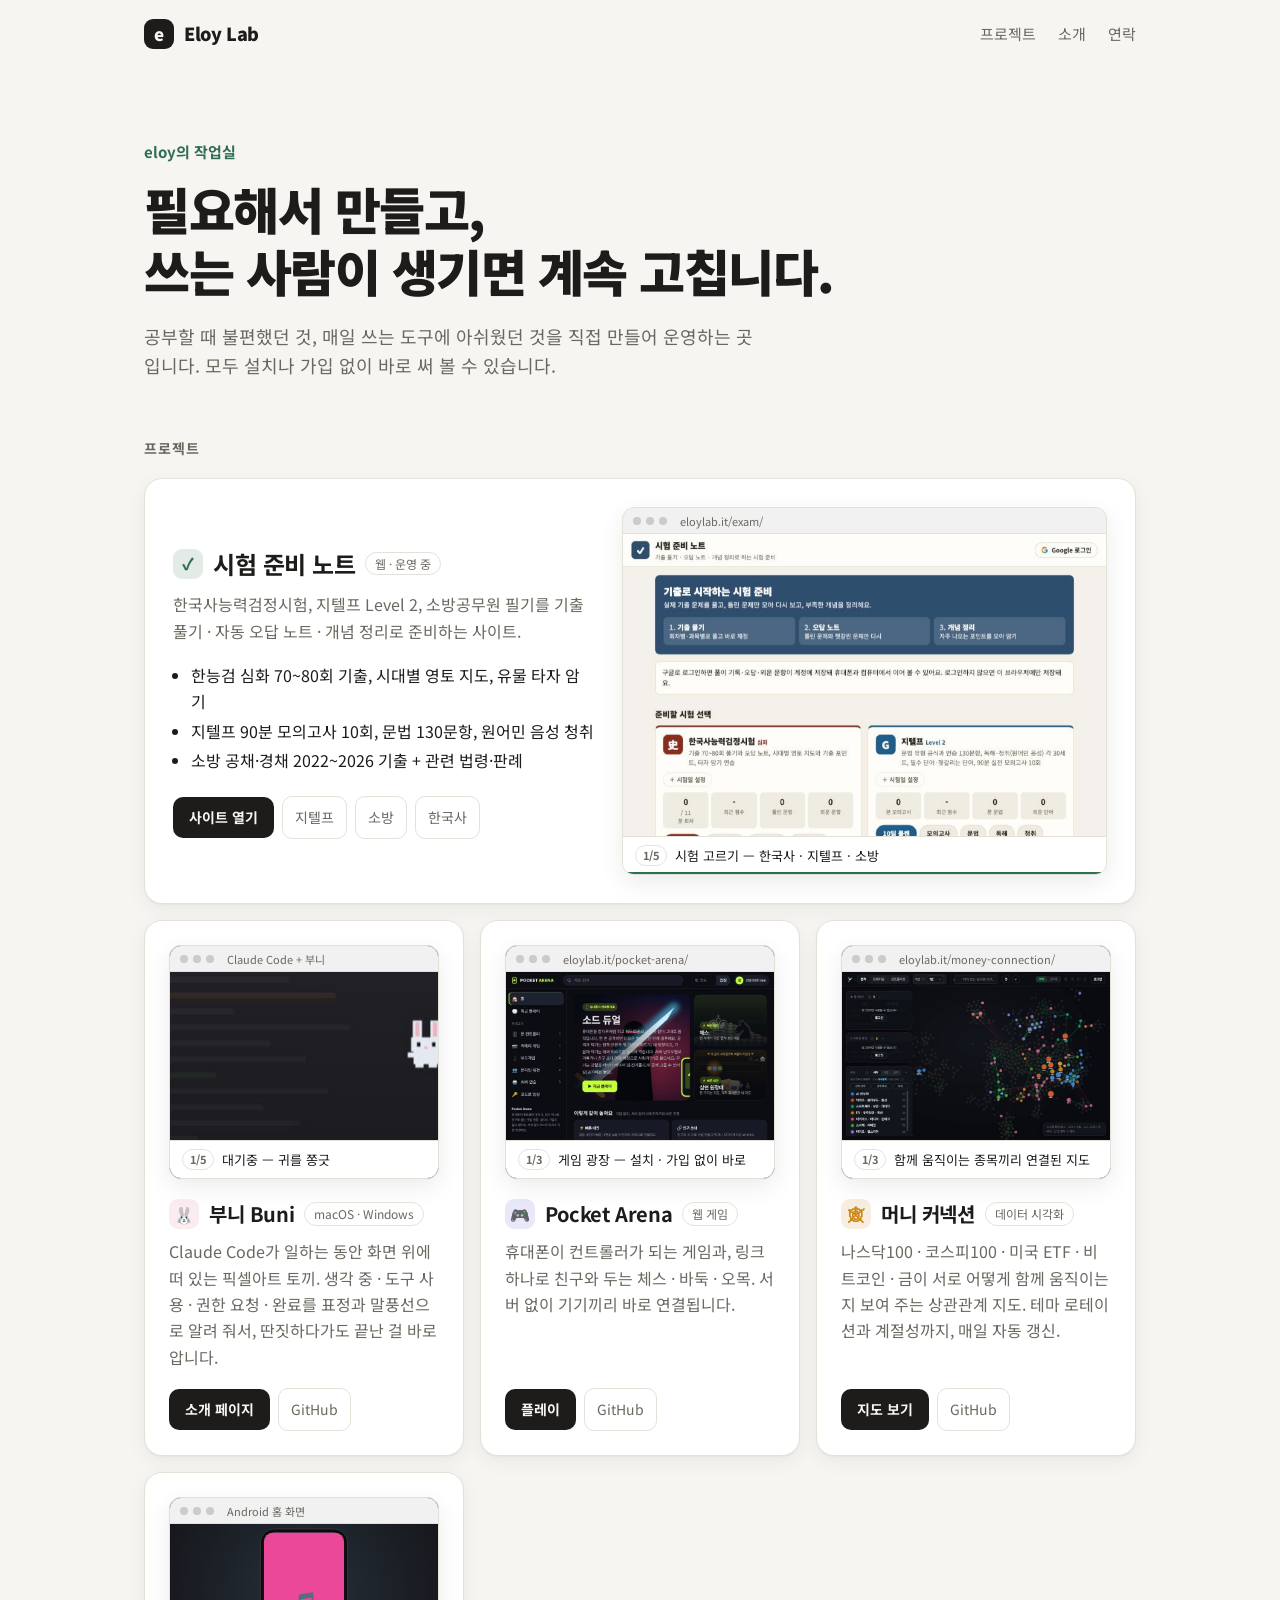
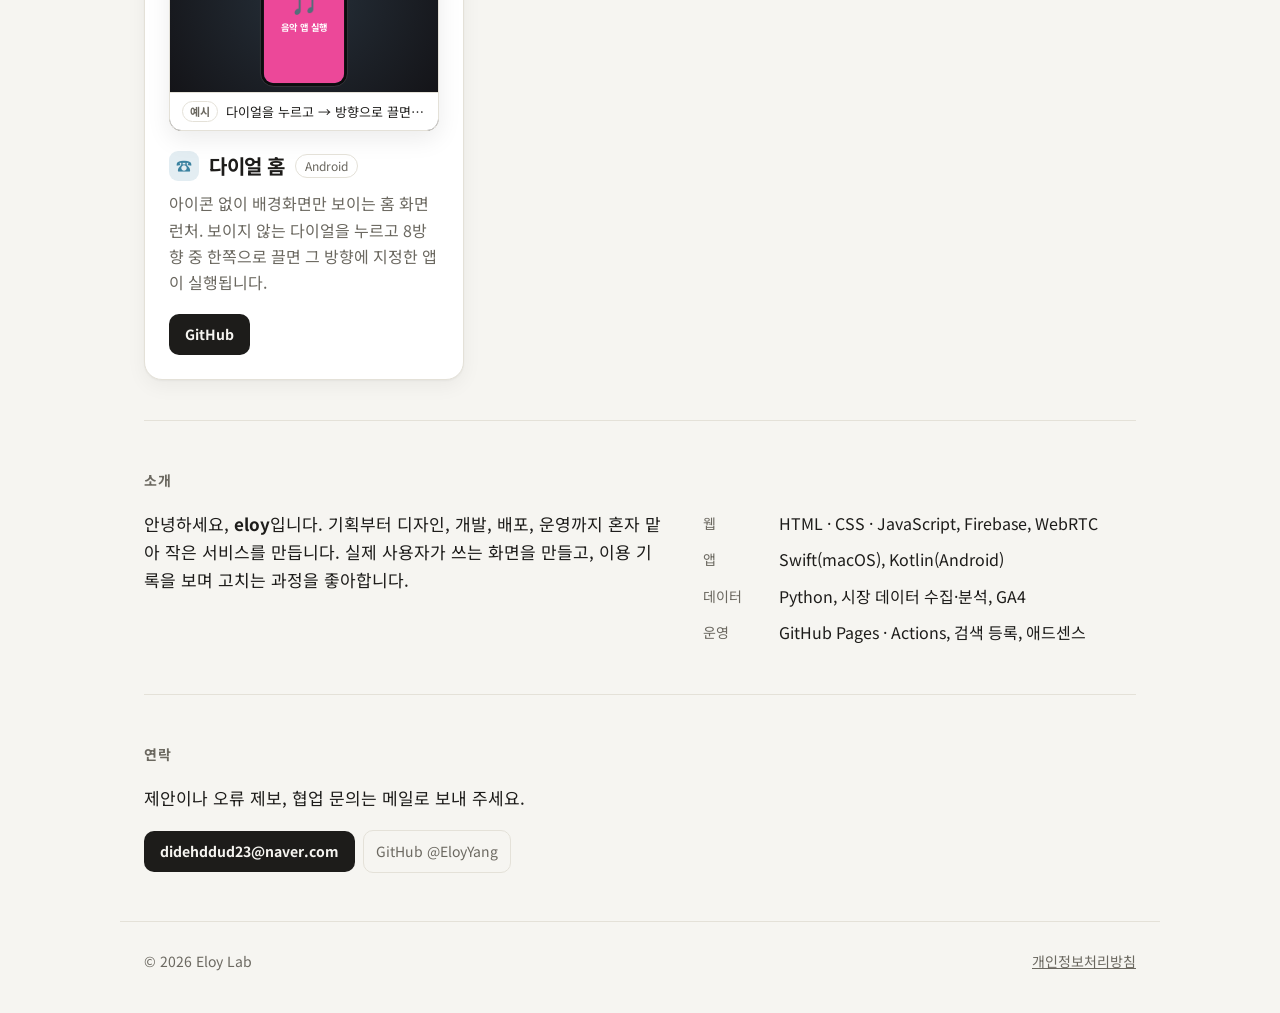
==== index.html @ 5dc85127 "프로젝트 카드에 실제 화면 미리보기 애니메이션 추가 Co-Authored-By: Claude Opus 5.5 <noreply@anthropic.com>" ====
<!doctype html>
<html lang="ko">
<head>
  <meta charset="utf-8">
  <meta name="viewport" content="width=device-width, initial-scale=1">
  <title>Eloy Lab — 직접 만들어 운영하는 서비스 모음</title>
  <meta name="description" content="eloy가 만들고 운영하는 서비스 모음. 시험 준비 노트, Claude Code 마스코트 앱 부니, 폰으로 노는 게임 광장 Pocket Arena, 자산 상관관계 지도 머니 커넥션.">
  <link rel="canonical" href="https://eloylab.it/">
  <meta property="og:type" content="website">
  <meta property="og:site_name" content="Eloy Lab">
  <meta property="og:title" content="Eloy Lab — 직접 만들어 운영하는 서비스 모음">
  <meta property="og:description" content="시험 준비 노트 · 부니 · Pocket Arena · 머니 커넥션">
  <meta property="og:url" content="https://eloylab.it/">
  <meta property="og:image" content="https://eloylab.it/og.png">
  <meta name="twitter:card" content="summary_large_image">
  <meta name="theme-color" content="#f6f5f1" media="(prefers-color-scheme: light)">
  <meta name="theme-color" content="#141413" media="(prefers-color-scheme: dark)">
  <meta name="naver-site-verification" content="a0379e210976eae87224e8c79e6c440d7ec96041" />
  <meta name="google-adsense-account" content="ca-pub-3209887784875053">
  <link rel="icon" href="favicon.svg" type="image/svg+xml">
  <link rel="preconnect" href="https://fonts.googleapis.com">
  <link rel="preconnect" href="https://fonts.gstatic.com" crossorigin>
  <link href="https://fonts.googleapis.com/css2?family=Noto+Sans+KR:wght@400;500;700;900&display=swap" rel="stylesheet">
  <link rel="stylesheet" href="style.css?v=2">
  <script>
    // 예전 시험 사이트 주소(eloylab.it/#goryeo1 처럼 시대 id)는 한국사 지도 노트로 보낸다
    if (/^#[a-z][a-z0-9]+$/.test(location.hash) && !/^#(projects|about|contact)$/.test(location.hash))
      location.replace('exam/history.html' + location.hash);
  </script>
  <script src="analytics.js" defer></script>
  <script src="preview.js?v=2" defer></script>
  <script type="application/ld+json">
  {"@context":"https://schema.org","@type":"WebSite","name":"Eloy Lab","url":"https://eloylab.it/",
   "author":{"@type":"Person","name":"eloy","url":"https://github.com/EloyYang"}}
  </script>
</head>
<body>
  <header class="top">
    <a class="logo" href="./"><span class="logo-mark">e</span>Eloy Lab</a>
    <nav>
      <a href="#projects">프로젝트</a>
      <a href="#about">소개</a>
      <a href="#contact">연락</a>
    </nav>
  </header>

  <main>
    <section class="hero">
      <p class="eyebrow">eloy의 작업실</p>
      <h1>필요해서 만들고,<br>쓰는 사람이 생기면 계속 고칩니다.</h1>
      <p class="lead">공부할 때 불편했던 것, 매일 쓰는 도구에 아쉬웠던 것을 직접 만들어 운영하는 곳입니다. 모두 설치나 가입 없이 바로 써 볼 수 있습니다.</p>
    </section>

    <section id="projects" class="projects">
      <h2>프로젝트</h2>

      <article class="card feature" data-project="exam">
        <a class="card-link" href="exam/" aria-label="시험 준비 노트 열기"></a>
        <div class="card-body">
          <div class="card-head">
            <span class="card-icon" style="--c:#2f6f4f">✓</span>
            <h3>시험 준비 노트</h3>
            <span class="tag">웹 · 운영 중</span>
          </div>
          <p>한국사능력검정시험, 지텔프 Level 2, 소방공무원 필기를 기출 풀기 · 자동 오답 노트 · 개념 정리로 준비하는 사이트.</p>
          <ul class="points">
            <li>한능검 심화 70~80회 기출, 시대별 영토 지도, 유물 타자 암기</li>
            <li>지텔프 90분 모의고사 10회, 문법 130문항, 원어민 음성 청취</li>
            <li>소방 공채·경채 2022~2026 기출 + 관련 법령·판례</li>
          </ul>
          <div class="links">
            <a class="btn" href="exam/">사이트 열기</a>
            <a class="sub" href="exam/gtelp.html">지텔프</a>
            <a class="sub" href="exam/fire.html?kind=open">소방</a>
            <a class="sub" href="exam/quiz.html">한국사</a>
          </div>
        </div>
          <div class="pv" data-pv data-speed="2600" aria-label="시험 준비 노트 화면 미리보기">
            <div class="pv-bar"><i></i><i></i><i></i><span>eloylab.it/exam/</span></div>
            <div class="pv-screen">
            <img src="shots/exam-1.jpg" data-cap="시험 고르기 — 한국사 · 지텔프 · 소방" alt="시험 준비 노트 — 시험 고르기 — 한국사 · 지텔프 · 소방" class="on" loading="lazy" decoding="async">
            <img data-src="shots/exam-2.jpg" data-cap="회차별 기출 풀기 + 문항 메모" alt="시험 준비 노트 — 회차별 기출 풀기 + 문항 메모" loading="lazy" decoding="async">
            <img data-src="shots/exam-3.jpg" data-cap="한국사 시대별 영토 지도와 기출 포인트" alt="시험 준비 노트 — 한국사 시대별 영토 지도와 기출 포인트" loading="lazy" decoding="async">
            <img data-src="shots/exam-4.jpg" data-cap="지텔프 학습 홈 — 문법 · 독해 · 청취 · 모의고사" alt="시험 준비 노트 — 지텔프 학습 홈 — 문법 · 독해 · 청취 · 모의고사" loading="lazy" decoding="async">
            <img data-src="shots/exam-5.jpg" data-cap="소방 공채 기출 — 과목 모아 풀기" alt="시험 준비 노트 — 소방 공채 기출 — 과목 모아 풀기" loading="lazy" decoding="async">
            </div>
            <div class="pv-foot"><span class="pv-step">1/5</span><span class="pv-cap">시험 고르기 — 한국사 · 지텔프 · 소방</span></div>
            <div class="pv-prog"><i></i></div>
          </div>
      </article>

      <div class="grid">
        <article class="card" data-project="buni">
          <a class="card-link" href="buni/" aria-label="부니 열기"></a>
          <div class="pv pv-dark pv-zoom" data-pv data-speed="1900" aria-label="부니 화면 미리보기">
            <div class="pv-bar"><i></i><i></i><i></i><span>Claude Code + 부니</span></div>
            <div class="pv-screen">
            <img src="shots/buni-1.jpg" data-cap="대기중 — 귀를 쫑긋" alt="부니 — 대기중 — 귀를 쫑긋" class="on" loading="lazy" decoding="async">
            <img data-src="shots/buni-2.jpg" data-cap="생각중 — 노트북으로 코딩" alt="부니 — 생각중 — 노트북으로 코딩" loading="lazy" decoding="async">
            <img data-src="shots/buni-3.jpg" data-cap="도구 사용 — 지금 쓰는 도구 표시" alt="부니 — 도구 사용 — 지금 쓰는 도구 표시" loading="lazy" decoding="async">
            <img data-src="shots/buni-4.jpg" data-cap="권한 요청 — 당근 들고 물어봐요" alt="부니 — 권한 요청 — 당근 들고 물어봐요" loading="lazy" decoding="async">
            <img data-src="shots/buni-5.jpg" data-cap="완료! — 끝나면 바로 알려 줘요" alt="부니 — 완료! — 끝나면 바로 알려 줘요" loading="lazy" decoding="async">
            </div>
            <div class="pv-foot"><span class="pv-step">1/5</span><span class="pv-cap">대기중 — 귀를 쫑긋</span></div>
            <div class="pv-prog"><i></i></div>
          </div>
          <div class="card-head">
            <span class="card-icon" style="--c:#d9779b">🐰</span>
            <h3>부니 Buni</h3>
            <span class="tag">macOS · Windows</span>
          </div>
          <p>Claude Code가 일하는 동안 화면 위에 떠 있는 픽셀아트 토끼. 생각 중 · 도구 사용 · 권한 요청 · 완료를 표정과 말풍선으로 알려 줘서, 딴짓하다가도 끝난 걸 바로 압니다.</p>
          <div class="links">
            <a class="btn" href="buni/">소개 페이지</a>
            <a class="sub" href="https://github.com/EloyYang/buni" rel="noopener">GitHub</a>
          </div>
        </article>

        <article class="card" data-project="pocket-arena">
          <a class="card-link" href="pocket-arena/" aria-label="Pocket Arena 열기"></a>
          <div class="pv pv-dark" data-pv data-speed="2800" aria-label="Pocket Arena 화면 미리보기">
            <div class="pv-bar"><i></i><i></i><i></i><span>eloylab.it/pocket-arena/</span></div>
            <div class="pv-screen">
            <img src="shots/arena-1.jpg" data-cap="게임 광장 — 설치 · 가입 없이 바로" alt="Pocket Arena — 게임 광장 — 설치 · 가입 없이 바로" class="on" loading="lazy" decoding="async">
            <img data-src="shots/arena-2.jpg" data-cap="체스 — AI 대전 · 친구 초대 · 빠른 대전" alt="Pocket Arena — 체스 — AI 대전 · 친구 초대 · 빠른 대전" loading="lazy" decoding="async">
            <img data-src="shots/arena-3.jpg" data-cap="소드 듀얼 — 휴대폰을 칼처럼 휘두르는 결투" alt="Pocket Arena — 소드 듀얼 — 휴대폰을 칼처럼 휘두르는 결투" loading="lazy" decoding="async">
            </div>
            <div class="pv-foot"><span class="pv-step">1/3</span><span class="pv-cap">게임 광장 — 설치 · 가입 없이 바로</span></div>
            <div class="pv-prog"><i></i></div>
          </div>
          <div class="card-head">
            <span class="card-icon" style="--c:#5b5bd6">🎮</span>
            <h3>Pocket Arena</h3>
            <span class="tag">웹 게임</span>
          </div>
          <p>휴대폰이 컨트롤러가 되는 게임과, 링크 하나로 친구와 두는 체스 · 바둑 · 오목. 서버 없이 기기끼리 바로 연결됩니다.</p>
          <div class="links">
            <a class="btn" href="pocket-arena/">플레이</a>
            <a class="sub" href="https://github.com/EloyYang/pocket-arena" rel="noopener">GitHub</a>
          </div>
        </article>

        <article class="card" data-project="money-connection">
          <a class="card-link" href="money-connection/" aria-label="머니 커넥션 열기"></a>
          <div class="pv pv-dark" data-pv data-speed="2400" aria-label="머니 커넥션 화면 미리보기">
            <div class="pv-bar"><i></i><i></i><i></i><span>eloylab.it/money-connection/</span></div>
            <div class="pv-screen">
            <img src="shots/money-3.jpg" data-cap="함께 움직이는 종목끼리 연결된 지도" alt="머니 커넥션 — 함께 움직이는 종목끼리 연결된 지도" class="on" loading="lazy" decoding="async">
            <img data-src="shots/money-1.jpg" data-cap="처음 화면 — 가운데를 누르면" alt="머니 커넥션 — 처음 화면" loading="lazy" decoding="async">
            <img data-src="shots/money-2.jpg" data-cap="종목 네트워크가 펼쳐져요" alt="머니 커넥션 — 네트워크가 펼쳐지는 장면" loading="lazy" decoding="async">
            </div>
            <div class="pv-foot"><span class="pv-step">1/3</span><span class="pv-cap">함께 움직이는 종목끼리 연결된 지도</span></div>
            <div class="pv-prog"><i></i></div>
          </div>
          <div class="card-head">
            <span class="card-icon" style="--c:#c98a1b">🕸</span>
            <h3>머니 커넥션</h3>
            <span class="tag">데이터 시각화</span>
          </div>
          <p>나스닥100 · 코스피100 · 미국 ETF · 비트코인 · 금이 서로 어떻게 함께 움직이는지 보여 주는 상관관계 지도. 테마 로테이션과 계절성까지, 매일 자동 갱신.</p>
          <div class="links">
            <a class="btn" href="money-connection/">지도 보기</a>
            <a class="sub" href="https://github.com/EloyYang/money-connection" rel="noopener">GitHub</a>
          </div>
        </article>

        <article class="card" data-project="dial-home">
          <a class="card-link" href="https://github.com/EloyYang/dial-home" rel="noopener" aria-label="다이얼 홈 GitHub 열기"></a>
          <div class="pv pv-dark pv-dial" aria-label="다이얼 홈 동작 예시 그림">
            <div class="pv-bar"><i></i><i></i><i></i><span>Android 홈 화면</span></div>
            <div class="pv-screen">
              <svg viewBox="0 0 320 200" role="img" aria-label="다이얼을 누르고 오른쪽으로 끌면 그 방향의 앱이 열리는 동작">
                <defs>
                  <linearGradient id="dwall" x1="0" y1="0" x2="1" y2="1"><stop offset="0" stop-color="#3b82a0"/><stop offset="1" stop-color="#1b2d4a"/></linearGradient>
                  <clipPath id="dclip"><rect x="112" y="10" width="96" height="180" rx="12"/></clipPath>
                </defs>
                <rect x="108" y="6" width="104" height="188" rx="16" fill="#0c0c0e" stroke="#3a3a40"/>
                <g clip-path="url(#dclip)">
                  <rect x="112" y="10" width="96" height="180" fill="url(#dwall)"/>
                  <text x="160" y="38" text-anchor="middle" font-size="15" font-weight="700" fill="#fff" opacity=".9">10:24</text>
                  <circle class="d-ring" cx="160" cy="118" r="13" fill="none" stroke="#fff" stroke-opacity=".45" stroke-dasharray="3 3"/>
                  <g class="d-apps" font-size="11" text-anchor="middle">
                    <g transform="translate(160 84)"><rect x="-9" y="-9" width="18" height="18" rx="5" fill="#f59e0b"/><text y="4">📷</text></g>
                    <g transform="translate(184 94)"><rect x="-9" y="-9" width="18" height="18" rx="5" fill="#22c55e"/><text y="4">💬</text></g>
                    <g class="d-target" transform="translate(194 118)"><rect x="-9" y="-9" width="18" height="18" rx="5" fill="#ec4899"/><text y="4">🎵</text></g>
                    <g transform="translate(184 142)"><rect x="-9" y="-9" width="18" height="18" rx="5" fill="#6366f1"/><text y="4">🗺</text></g>
                    <g transform="translate(160 152)"><rect x="-9" y="-9" width="18" height="18" rx="5" fill="#0ea5e9"/><text y="4">☎</text></g>
                    <g transform="translate(136 142)"><rect x="-9" y="-9" width="18" height="18" rx="5" fill="#a855f7"/><text y="4">📅</text></g>
                    <g transform="translate(126 118)"><rect x="-9" y="-9" width="18" height="18" rx="5" fill="#ef4444"/><text y="4">▶</text></g>
                    <g transform="translate(136 94)"><rect x="-9" y="-9" width="18" height="18" rx="5" fill="#64748b"/><text y="4">⚙</text></g>
                  </g>
                  <line class="d-trail" x1="160" y1="118" x2="194" y2="118" stroke="#fff" stroke-width="3" stroke-linecap="round" stroke-opacity=".5"/>
                  <circle class="d-finger" cx="160" cy="118" r="8" fill="#fff" fill-opacity=".85" stroke="#fff" stroke-opacity=".4" stroke-width="6"/>
                  <g class="d-open"><rect x="112" y="10" width="96" height="180" fill="#ec4899"/><text x="160" y="104" text-anchor="middle" font-size="26">🎵</text><text x="160" y="128" text-anchor="middle" font-size="11" font-weight="700" fill="#fff">음악 앱 실행</text></g>
                </g>
              </svg>
            </div>
            <div class="pv-foot"><span class="pv-step">예시</span><span class="pv-cap">다이얼을 누르고 → 방향으로 끌면 → 그 앱이 열려요</span></div>
          </div>
          <div class="card-head">
            <span class="card-icon" style="--c:#3b82a0">☎</span>
            <h3>다이얼 홈</h3>
            <span class="tag">Android</span>
          </div>
          <p>아이콘 없이 배경화면만 보이는 홈 화면 런처. 보이지 않는 다이얼을 누르고 8방향 중 한쪽으로 끌면 그 방향에 지정한 앱이 실행됩니다.</p>
          <div class="links">
            <a class="btn" href="https://github.com/EloyYang/dial-home" rel="noopener">GitHub</a>
          </div>
        </article>
      </div>
    </section>

    <section id="about" class="about">
      <h2>소개</h2>
      <div class="about-grid">
        <p>안녕하세요, <b>eloy</b>입니다. 기획부터 디자인, 개발, 배포, 운영까지 혼자 맡아 작은 서비스를 만듭니다. 실제 사용자가 쓰는 화면을 만들고, 이용 기록을 보며 고치는 과정을 좋아합니다.</p>
        <dl class="stack">
          <div><dt>웹</dt><dd>HTML · CSS · JavaScript, Firebase, WebRTC</dd></div>
          <div><dt>앱</dt><dd>Swift(macOS), Kotlin(Android)</dd></div>
          <div><dt>데이터</dt><dd>Python, 시장 데이터 수집·분석, GA4</dd></div>
          <div><dt>운영</dt><dd>GitHub Pages · Actions, 검색 등록, 애드센스</dd></div>
        </dl>
      </div>
    </section>

    <section id="contact" class="contact">
      <h2>연락</h2>
      <p>제안이나 오류 제보, 협업 문의는 메일로 보내 주세요.</p>
      <div class="links">
        <a class="btn" href="mailto:didehddud23@naver.com">didehddud23@naver.com</a>
        <a class="sub" href="https://github.com/EloyYang" rel="noopener">GitHub @EloyYang</a>
      </div>
    </section>
  </main>

  <footer class="foot">
    <span>© 2026 Eloy Lab</span>
    <a href="exam/privacy.html">개인정보처리방침</a>
  </footer>
</body>
</html>
---- style.css ----
:root {
  --bg: #f6f5f1; --card: #fff; --ink: #1d1c1a; --muted: #6b6860; --line: #e4e1d8;
  --accent: #2f6f4f; --shadow: 0 1px 2px rgba(0,0,0,.04), 0 6px 20px rgba(0,0,0,.05);
}
@media (prefers-color-scheme: dark) {
  :root { --bg: #141413; --card: #1e1d1b; --ink: #ecebe6; --muted: #a19e95; --line: #2f2d29; --accent: #6cc196; --shadow: none; }
}
* { box-sizing: border-box; }
html { scroll-behavior: smooth; }
body { margin: 0; background: var(--bg); color: var(--ink); font: 16px/1.65 "Noto Sans KR", system-ui, -apple-system, sans-serif; -webkit-font-smoothing: antialiased; }
a { color: inherit; }
main, .top, .foot { max-width: 1040px; margin: 0 auto; padding: 0 24px; }

.top { display: flex; align-items: center; justify-content: space-between; height: 68px; }
.logo { display: flex; align-items: center; gap: 10px; font-weight: 900; text-decoration: none; font-size: 18px; letter-spacing: -.02em; }
.logo-mark { width: 30px; height: 30px; border-radius: 9px; background: var(--ink); color: var(--bg); display: grid; place-items: center; font-size: 17px; }
.top nav { display: flex; gap: 22px; }
.top nav a { text-decoration: none; color: var(--muted); font-size: 15px; }
.top nav a:hover { color: var(--ink); }

.hero { padding: 72px 0 56px; }
.eyebrow { color: var(--accent); font-weight: 700; margin: 0 0 12px; font-size: 15px; }
.hero h1 { font-size: clamp(30px, 5vw, 50px); line-height: 1.25; letter-spacing: -.03em; margin: 0 0 20px; font-weight: 900; }
.lead { color: var(--muted); font-size: 18px; max-width: 620px; margin: 0; }

section h2 { font-size: 14px; letter-spacing: .08em; color: var(--muted); font-weight: 700; margin: 0 0 18px; }
.projects { padding-bottom: 40px; }
.grid { display: grid; grid-template-columns: repeat(auto-fill, minmax(300px, 1fr)); gap: 16px; margin-top: 16px; }

.card { position: relative; background: var(--card); border: 1px solid var(--line); border-radius: 18px; padding: 24px; box-shadow: var(--shadow); transition: transform .15s, border-color .15s; display: flex; flex-direction: column; }
.card:hover { transform: translateY(-2px); border-color: color-mix(in srgb, var(--ink) 25%, var(--line)); }
.card-link { position: absolute; inset: 0; border-radius: inherit; z-index: 0; }
.card .links a, .card .card-head, .card p, .card ul { position: relative; }
.card .links { z-index: 1; position: relative; }
.card-icon { width: 30px; height: 30px; border-radius: 9px; display: grid; place-items: center; font-size: 16px; background: color-mix(in srgb, var(--c) 14%, transparent); color: var(--c); font-weight: 900; flex: none; }
.card-head { display: flex; align-items: center; gap: 10px; flex-wrap: wrap; }
.card h3 { margin: 0; font-size: 20px; letter-spacing: -.02em; }
.tag { font-size: 12px; color: var(--muted); border: 1px solid var(--line); border-radius: 999px; padding: 1px 9px; }
.card p { color: var(--muted); margin: 10px 0 18px; }
.card .links { margin-top: auto; }

.feature { display: grid; grid-template-columns: minmax(0, 1fr) minmax(0, 1.15fr); gap: 28px; padding: 28px; align-items: center; }
.feature h3 { font-size: 24px; }
.points { margin: 0 0 22px; padding-left: 18px; color: var(--ink); }
.points li { margin: 3px 0; }

.links { display: flex; gap: 8px; flex-wrap: wrap; align-items: center; }
.btn { background: var(--ink); color: var(--bg); text-decoration: none; padding: 9px 16px; border-radius: 10px; font-weight: 700; font-size: 14px; }
.btn:hover { opacity: .85; }
.sub { text-decoration: none; padding: 9px 12px; border-radius: 10px; font-size: 14px; color: var(--muted); border: 1px solid var(--line); }
.sub:hover { color: var(--ink); }

.about, .contact { padding: 48px 0; border-top: 1px solid var(--line); }
.about-grid { display: grid; grid-template-columns: 1.2fr 1fr; gap: 40px; }
.about p, .contact p { margin: 0 0 18px; font-size: 17px; }
.stack { margin: 0; display: grid; gap: 10px; }
.stack div { display: grid; grid-template-columns: 64px 1fr; gap: 12px; }
.stack dt { color: var(--muted); font-size: 14px; padding-top: 2px; }
.stack dd { margin: 0; }

.foot { display: flex; justify-content: space-between; gap: 16px; padding-top: 28px; padding-bottom: 40px; color: var(--muted); font-size: 14px; border-top: 1px solid var(--line); }
.foot a { color: var(--muted); }

@media (max-width: 720px) {
  .top nav { gap: 14px; }
  .feature .pv { order: -1; }
  .hero { padding: 44px 0 36px; }
  .feature { grid-template-columns: 1fr; gap: 20px; padding: 20px; }
  .about-grid { grid-template-columns: 1fr; gap: 20px; }
}

/* ── 화면 미리보기 ── */
.pv { position: relative; z-index: 0; border-radius: 12px; overflow: hidden; border: 1px solid var(--line); background: #ece9e1; margin-bottom: 18px; box-shadow: 0 8px 24px rgba(0,0,0,.08); }
.feature .pv { margin-bottom: 0; }
.pv-dark { background: #1b1b1f; }
.pv-bar { display: flex; align-items: center; gap: 5px; height: 26px; padding: 0 10px; background: color-mix(in srgb, var(--ink) 6%, var(--card)); border-bottom: 1px solid var(--line); }
.pv-bar i { width: 8px; height: 8px; border-radius: 50%; background: color-mix(in srgb, var(--ink) 18%, transparent); }
.pv-bar span { margin-left: 8px; font-size: 11px; color: var(--muted); white-space: nowrap; overflow: hidden; text-overflow: ellipsis; }
.pv-screen { position: relative; aspect-ratio: 16 / 10; overflow: hidden; }
.pv-screen img { position: absolute; inset: 0; width: 100%; height: 100%; object-fit: cover; object-position: top center; opacity: 0; transition: opacity .6s ease; transform: scale(1.0); }
.pv-screen img.on { opacity: 1; animation: pvzoom 3.2s ease-out both; }
@keyframes pvzoom { from { transform: scale(1.035); } to { transform: scale(1); } }
.pv-foot { display: flex; gap: 8px; align-items: center; padding: 8px 12px; font-size: 13px; background: var(--card); border-top: 1px solid var(--line); min-height: 36px; }
.pv-step { font-size: 11px; font-weight: 700; color: var(--muted); border: 1px solid var(--line); border-radius: 999px; padding: 0 7px; flex: none; }
.pv-cap { color: var(--ink); white-space: nowrap; overflow: hidden; text-overflow: ellipsis; }
.pv-zoom img { scale: 1.75; transform-origin: 84% 42%; }
.pv-prog { position: absolute; left: 0; right: 0; bottom: 0; height: 2px; }
.pv-prog i { display: block; height: 100%; width: 0; background: var(--accent); }
.card p { margin-top: 8px; }

/* 다이얼 홈 동작 그림 (5초 반복) */
.pv-dial svg { display: block; width: 100%; height: 100%; background: radial-gradient(circle at 50% 40%, #26303a, #141418); }
.pv-dial svg * { transform-box: view-box; }
.pv-dial .d-finger, .pv-dial .d-trail, .pv-dial .d-apps, .pv-dial .d-target, .pv-dial .d-open, .pv-dial .d-ring { animation-duration: 5s; animation-iteration-count: infinite; animation-timing-function: ease-in-out; }
.pv-dial.paused * { animation-play-state: paused !important; }
.d-finger { animation-name: dFinger; }
.d-trail  { animation-name: dTrail; }
.d-apps   { animation-name: dApps; transform-origin: 160px 118px; }
.d-target rect { animation: dTarget 5s ease-in-out infinite; transform-box: fill-box; transform-origin: center; }
.d-open   { animation-name: dOpen; transform-origin: 194px 118px; }
.d-ring   { animation-name: dRing; transform-origin: 160px 118px; }
@keyframes dFinger { 0%,8% { opacity: 0; transform: translate(0,0); } 14%,30% { opacity: 1; transform: translate(0,0); } 52%,66% { opacity: 1; transform: translate(34px,0); } 72%,100% { opacity: 0; transform: translate(34px,0); } }
@keyframes dTrail  { 0%,30% { opacity: 0; stroke-dasharray: 0 40; } 52%,66% { opacity: 1; stroke-dasharray: 34 40; } 72%,100% { opacity: 0; stroke-dasharray: 34 40; } }
@keyframes dApps   { 0%,16% { opacity: 0; transform: scale(.55); } 28%,66% { opacity: 1; transform: scale(1); } 74%,100% { opacity: 0; transform: scale(1); } }
@keyframes dTarget { 0%,46% { transform: scale(1); stroke: none; } 54%,68% { transform: scale(1.35); stroke: #fff; stroke-width: 1.5px; } 74%,100% { transform: scale(1); stroke: none; } }
@keyframes dOpen   { 0%,66% { opacity: 0; transform: scale(.08); } 78%,92% { opacity: 1; transform: scale(1); } 100% { opacity: 0; transform: scale(1); } }
@keyframes dRing   { 0%,10% { stroke-opacity: .45; transform: scale(1); } 16% { transform: scale(1.25); } 22%,100% { transform: scale(1); } }
@media (prefers-reduced-motion: reduce) {
  .pv-screen img.on { animation: none; }
  .pv-dial * { animation: none !important; }
  .pv-dial .d-apps, .pv-dial .d-finger { opacity: 1; }
  .pv-dial .d-open, .pv-dial .d-trail { opacity: 0; }
}
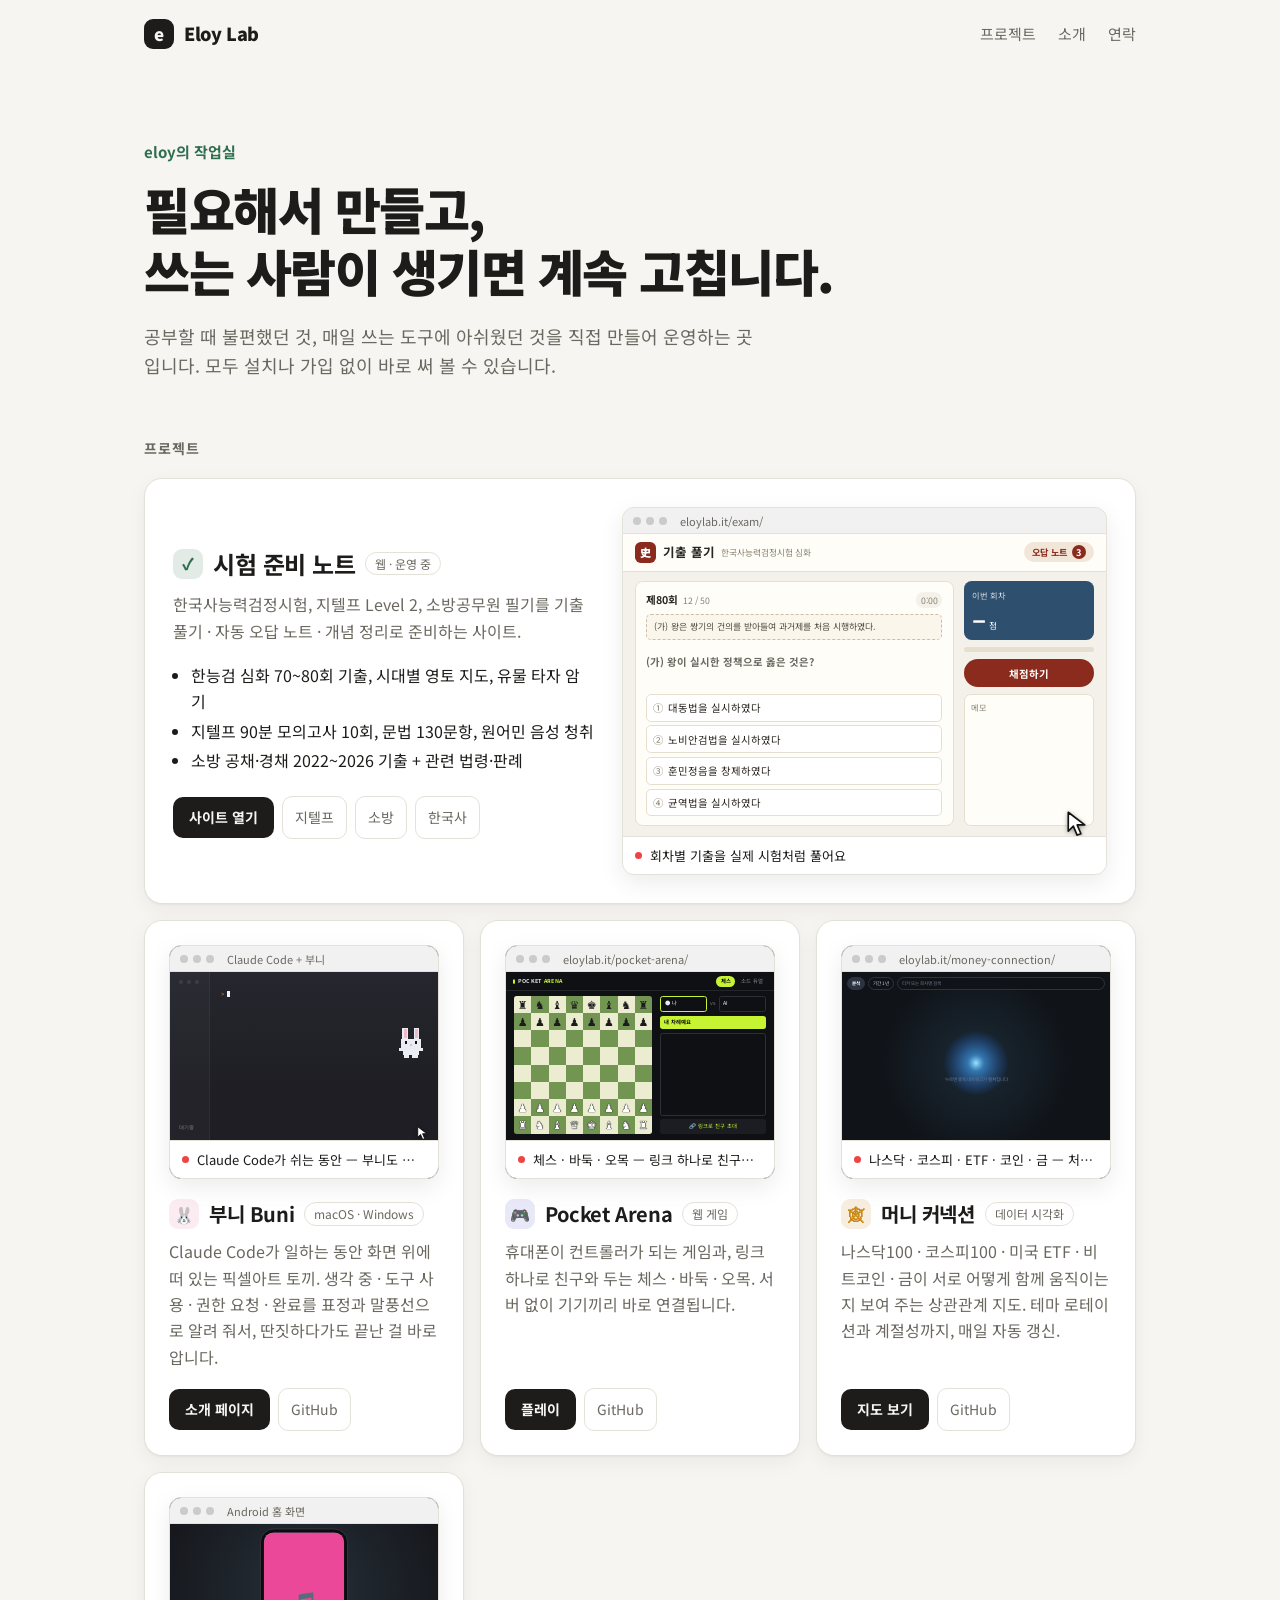
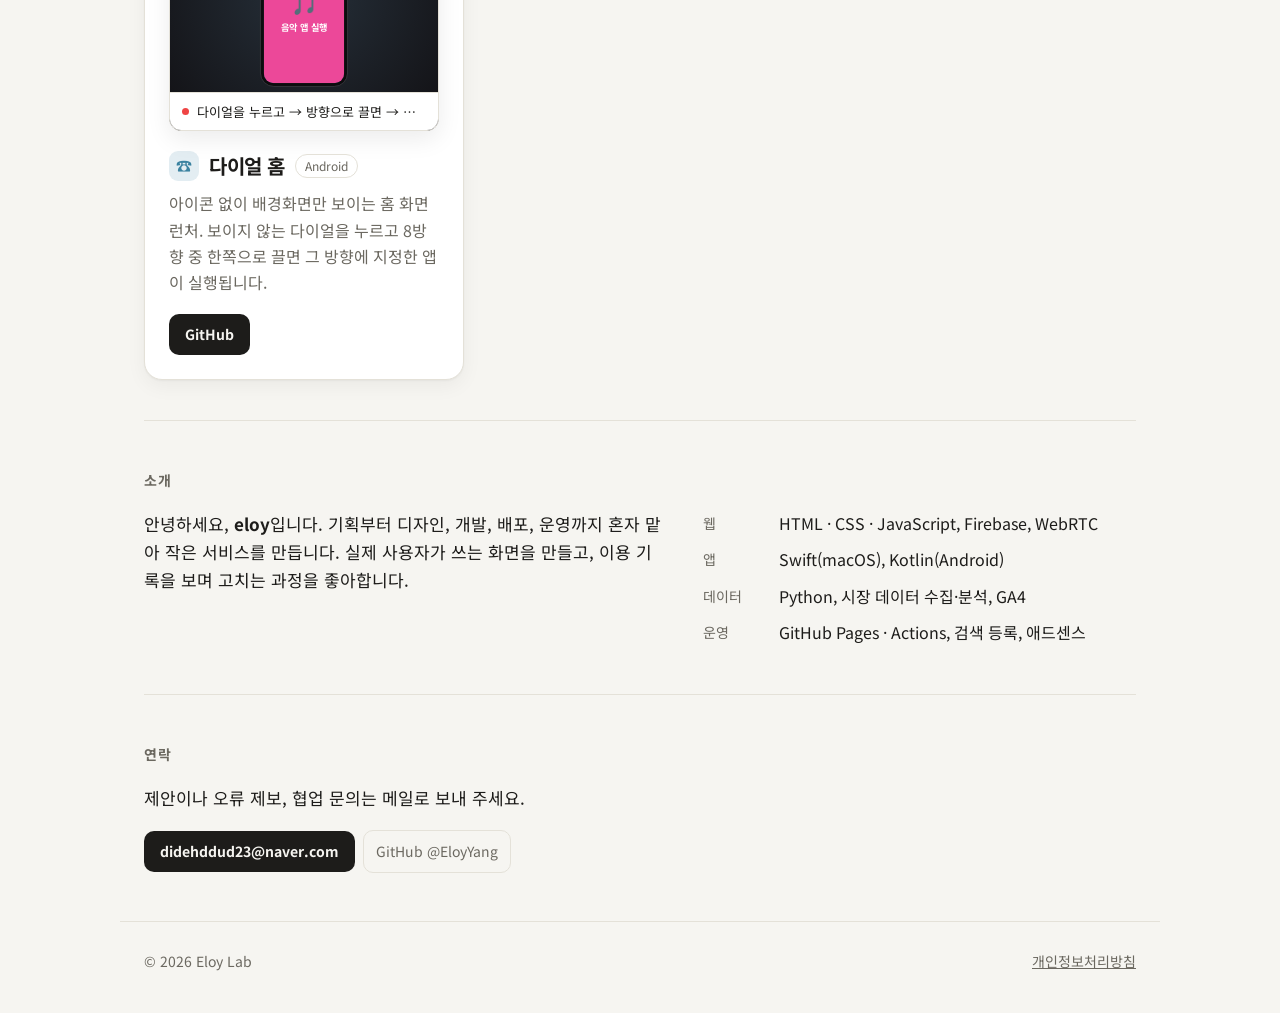
==== commit cbdd5703: "프로젝트 미리보기를 코드로 그린 동작 애니메이션으로 교체 (부니는 실제 캐릭터·모션 코드 사용) Co-Authored-By: Claude Opus 5.5 <noreply@anthr" ====
--- a/index.html
+++ b/index.html
@@ -21,14 +21,14 @@
   <link rel="preconnect" href="https://fonts.googleapis.com">
   <link rel="preconnect" href="https://fonts.gstatic.com" crossorigin>
   <link href="https://fonts.googleapis.com/css2?family=Noto+Sans+KR:wght@400;500;700;900&display=swap" rel="stylesheet">
-  <link rel="stylesheet" href="style.css?v=2">
+  <link rel="stylesheet" href="style.css?v=4">
   <script>
     // 예전 시험 사이트 주소(eloylab.it/#goryeo1 처럼 시대 id)는 한국사 지도 노트로 보낸다
     if (/^#[a-z][a-z0-9]+$/.test(location.hash) && !/^#(projects|about|contact)$/.test(location.hash))
       location.replace('exam/history.html' + location.hash);
   </script>
   <script src="analytics.js" defer></script>
-  <script src="preview.js?v=2" defer></script>
+  <script src="preview.js?v=4" defer></script>
   <script type="application/ld+json">
   {"@context":"https://schema.org","@type":"WebSite","name":"Eloy Lab","url":"https://eloylab.it/",
    "author":{"@type":"Person","name":"eloy","url":"https://github.com/EloyYang"}}
@@ -75,34 +75,20 @@
             <a class="sub" href="exam/quiz.html">한국사</a>
           </div>
         </div>
-          <div class="pv" data-pv data-speed="2600" aria-label="시험 준비 노트 화면 미리보기">
+          <div class="pv" data-demo="exam" aria-label="시험 준비 노트 동작 미리보기 (움직이는 그림)">
             <div class="pv-bar"><i></i><i></i><i></i><span>eloylab.it/exam/</span></div>
-            <div class="pv-screen">
-            <img src="shots/exam-1.jpg" data-cap="시험 고르기 — 한국사 · 지텔프 · 소방" alt="시험 준비 노트 — 시험 고르기 — 한국사 · 지텔프 · 소방" class="on" loading="lazy" decoding="async">
-            <img data-src="shots/exam-2.jpg" data-cap="회차별 기출 풀기 + 문항 메모" alt="시험 준비 노트 — 회차별 기출 풀기 + 문항 메모" loading="lazy" decoding="async">
-            <img data-src="shots/exam-3.jpg" data-cap="한국사 시대별 영토 지도와 기출 포인트" alt="시험 준비 노트 — 한국사 시대별 영토 지도와 기출 포인트" loading="lazy" decoding="async">
-            <img data-src="shots/exam-4.jpg" data-cap="지텔프 학습 홈 — 문법 · 독해 · 청취 · 모의고사" alt="시험 준비 노트 — 지텔프 학습 홈 — 문법 · 독해 · 청취 · 모의고사" loading="lazy" decoding="async">
-            <img data-src="shots/exam-5.jpg" data-cap="소방 공채 기출 — 과목 모아 풀기" alt="시험 준비 노트 — 소방 공채 기출 — 과목 모아 풀기" loading="lazy" decoding="async">
-            </div>
-            <div class="pv-foot"><span class="pv-step">1/5</span><span class="pv-cap">시험 고르기 — 한국사 · 지텔프 · 소방</span></div>
-            <div class="pv-prog"><i></i></div>
+            <div class="pv-screen"></div>
+            <div class="pv-foot"><span class="pv-live" aria-hidden="true"></span><span class="pv-cap"> </span></div>
           </div>
       </article>
 
       <div class="grid">
         <article class="card" data-project="buni">
           <a class="card-link" href="buni/" aria-label="부니 열기"></a>
-          <div class="pv pv-dark pv-zoom" data-pv data-speed="1900" aria-label="부니 화면 미리보기">
+          <div class="pv pv-dark" data-demo="buni" aria-label="부니 동작 미리보기 (움직이는 그림)">
             <div class="pv-bar"><i></i><i></i><i></i><span>Claude Code + 부니</span></div>
-            <div class="pv-screen">
-            <img src="shots/buni-1.jpg" data-cap="대기중 — 귀를 쫑긋" alt="부니 — 대기중 — 귀를 쫑긋" class="on" loading="lazy" decoding="async">
-            <img data-src="shots/buni-2.jpg" data-cap="생각중 — 노트북으로 코딩" alt="부니 — 생각중 — 노트북으로 코딩" loading="lazy" decoding="async">
-            <img data-src="shots/buni-3.jpg" data-cap="도구 사용 — 지금 쓰는 도구 표시" alt="부니 — 도구 사용 — 지금 쓰는 도구 표시" loading="lazy" decoding="async">
-            <img data-src="shots/buni-4.jpg" data-cap="권한 요청 — 당근 들고 물어봐요" alt="부니 — 권한 요청 — 당근 들고 물어봐요" loading="lazy" decoding="async">
-            <img data-src="shots/buni-5.jpg" data-cap="완료! — 끝나면 바로 알려 줘요" alt="부니 — 완료! — 끝나면 바로 알려 줘요" loading="lazy" decoding="async">
-            </div>
-            <div class="pv-foot"><span class="pv-step">1/5</span><span class="pv-cap">대기중 — 귀를 쫑긋</span></div>
-            <div class="pv-prog"><i></i></div>
+            <div class="pv-screen"></div>
+            <div class="pv-foot"><span class="pv-live" aria-hidden="true"></span><span class="pv-cap"> </span></div>
           </div>
           <div class="card-head">
             <span class="card-icon" style="--c:#d9779b">🐰</span>
@@ -118,15 +104,10 @@
 
         <article class="card" data-project="pocket-arena">
           <a class="card-link" href="pocket-arena/" aria-label="Pocket Arena 열기"></a>
-          <div class="pv pv-dark" data-pv data-speed="2800" aria-label="Pocket Arena 화면 미리보기">
+          <div class="pv pv-dark" data-demo="arena" aria-label="Pocket Arena 동작 미리보기 (움직이는 그림)">
             <div class="pv-bar"><i></i><i></i><i></i><span>eloylab.it/pocket-arena/</span></div>
-            <div class="pv-screen">
-            <img src="shots/arena-1.jpg" data-cap="게임 광장 — 설치 · 가입 없이 바로" alt="Pocket Arena — 게임 광장 — 설치 · 가입 없이 바로" class="on" loading="lazy" decoding="async">
-            <img data-src="shots/arena-2.jpg" data-cap="체스 — AI 대전 · 친구 초대 · 빠른 대전" alt="Pocket Arena — 체스 — AI 대전 · 친구 초대 · 빠른 대전" loading="lazy" decoding="async">
-            <img data-src="shots/arena-3.jpg" data-cap="소드 듀얼 — 휴대폰을 칼처럼 휘두르는 결투" alt="Pocket Arena — 소드 듀얼 — 휴대폰을 칼처럼 휘두르는 결투" loading="lazy" decoding="async">
-            </div>
-            <div class="pv-foot"><span class="pv-step">1/3</span><span class="pv-cap">게임 광장 — 설치 · 가입 없이 바로</span></div>
-            <div class="pv-prog"><i></i></div>
+            <div class="pv-screen"></div>
+            <div class="pv-foot"><span class="pv-live" aria-hidden="true"></span><span class="pv-cap"> </span></div>
           </div>
           <div class="card-head">
             <span class="card-icon" style="--c:#5b5bd6">🎮</span>
@@ -142,15 +123,10 @@
 
         <article class="card" data-project="money-connection">
           <a class="card-link" href="money-connection/" aria-label="머니 커넥션 열기"></a>
-          <div class="pv pv-dark" data-pv data-speed="2400" aria-label="머니 커넥션 화면 미리보기">
+          <div class="pv pv-dark" data-demo="money" aria-label="머니 커넥션 동작 미리보기 (움직이는 그림)">
             <div class="pv-bar"><i></i><i></i><i></i><span>eloylab.it/money-connection/</span></div>
-            <div class="pv-screen">
-            <img src="shots/money-3.jpg" data-cap="함께 움직이는 종목끼리 연결된 지도" alt="머니 커넥션 — 함께 움직이는 종목끼리 연결된 지도" class="on" loading="lazy" decoding="async">
-            <img data-src="shots/money-1.jpg" data-cap="처음 화면 — 가운데를 누르면" alt="머니 커넥션 — 처음 화면" loading="lazy" decoding="async">
-            <img data-src="shots/money-2.jpg" data-cap="종목 네트워크가 펼쳐져요" alt="머니 커넥션 — 네트워크가 펼쳐지는 장면" loading="lazy" decoding="async">
-            </div>
-            <div class="pv-foot"><span class="pv-step">1/3</span><span class="pv-cap">함께 움직이는 종목끼리 연결된 지도</span></div>
-            <div class="pv-prog"><i></i></div>
+            <div class="pv-screen"></div>
+            <div class="pv-foot"><span class="pv-live" aria-hidden="true"></span><span class="pv-cap"> </span></div>
           </div>
           <div class="card-head">
             <span class="card-icon" style="--c:#c98a1b">🕸</span>
@@ -195,7 +171,7 @@
                 </g>
               </svg>
             </div>
-            <div class="pv-foot"><span class="pv-step">예시</span><span class="pv-cap">다이얼을 누르고 → 방향으로 끌면 → 그 앱이 열려요</span></div>
+            <div class="pv-foot"><span class="pv-live" aria-hidden="true"></span><span class="pv-cap">다이얼을 누르고 → 방향으로 끌면 → 그 앱이 열려요</span></div>
           </div>
           <div class="card-head">
             <span class="card-icon" style="--c:#3b82a0">☎</span>
--- a/style.css
+++ b/style.css
@@ -111,3 +111,172 @@
   .pv-dial .d-apps, .pv-dial .d-finger { opacity: 1; }
   .pv-dial .d-open, .pv-dial .d-trail { opacity: 0; }
 }
+
+/* ═════════ 움직이는 미리보기 (preview.js) ═════════ */
+.pv-screen { container-type: inline-size; }
+.pv-cap.in { animation: capIn .35s ease-out; }
+@keyframes capIn { from { opacity: 0; transform: translateY(4px); } to { opacity: 1; transform: none; } }
+.pv-live { width: 7px; height: 7px; border-radius: 50%; background: #ef4444; flex: none; animation: live 1.4s ease-in-out infinite; }
+@keyframes live { 50% { opacity: .3; } }
+.pv-cur { position: absolute; left: 92%; top: 92%; width: 4.2cqw; z-index: 20; pointer-events: none; transition: left .7s cubic-bezier(.4,.1,.2,1), top .7s cubic-bezier(.4,.1,.2,1); filter: drop-shadow(0 1px 2px rgba(0,0,0,.4)); }
+.pv-cur svg { display: block; width: 100%; }
+.pv-cur::after { content: ""; position: absolute; left: -2.2cqw; top: -2.2cqw; width: 4.4cqw; height: 4.4cqw; border-radius: 50%; border: .5cqw solid rgba(59,130,246,.8); opacity: 0; }
+.pv-cur.click::after { animation: clickRing .45s ease-out; }
+@keyframes clickRing { from { opacity: 1; transform: scale(.3); } to { opacity: 0; transform: scale(1.4); } }
+
+/* 시험 준비 노트 */
+.ex { position: absolute; inset: 0; background: #f4f1ea; color: #2a2620; font-size: 2.15cqw; display: flex; flex-direction: column; font-family: "Noto Sans KR", system-ui, sans-serif; }
+.ex-top { display: flex; align-items: center; gap: 1.4cqw; padding: 1.6cqw 2.4cqw; background: #fffdf8; border-bottom: 1px solid #e6dfd0; }
+.ex-top b { font-size: 2.6cqw; }
+.ex-logo { width: 4.4cqw; height: 4.4cqw; border-radius: 1.2cqw; background: #8a2b1d; color: #fff; display: grid; place-items: center; font-weight: 900; font-size: 2.3cqw; }
+.ex-sub { color: #8a8170; font-size: 1.8cqw; }
+.ex-note { margin-left: auto; background: #f1e6d8; color: #8a2b1d; border-radius: 99px; padding: .5cqw 1.6cqw; font-weight: 700; font-size: 1.9cqw; transition: transform .2s; }
+.ex-note i { font-style: normal; background: #8a2b1d; color: #fff; border-radius: 99px; padding: 0 1cqw; margin-left: .4cqw; }
+.ex-note.bump { transform: scale(1.18); }
+.ex-body { flex: 1; display: grid; grid-template-columns: 1fr 27cqw; gap: 2cqw; padding: 2cqw 2.4cqw; min-height: 0; }
+.ex-q { background: #fffdf8; border: 1px solid #e6dfd0; border-radius: 1.6cqw; padding: 1.8cqw 2.2cqw; display: flex; flex-direction: column; gap: 1.1cqw; }
+.ex-qh { display: flex; gap: 1cqw; align-items: center; color: #8a8170; font-size: 1.8cqw; }
+.ex-qh b { color: #2a2620; font-size: 2.2cqw; }
+.ex-timer { margin-left: auto; font-variant-numeric: tabular-nums; background: #f4f1ea; padding: .2cqw 1cqw; border-radius: 99px; }
+.ex-src { border: 1px dashed #c9bfa9; border-radius: 1cqw; padding: 1cqw 1.4cqw; background: #faf6ec; font-size: 1.85cqw; color: #514a3e; }
+.ex-qt { margin: 0; font-weight: 700; }
+.ex-ch { list-style: none; margin: 0; padding: 0; display: grid; gap: .8cqw; }
+.ex-ch li { display: flex; gap: 1cqw; align-items: center; padding: .9cqw 1.3cqw; border-radius: 1cqw; border: 1px solid #e6dfd0; background: #fff; transition: background .25s, border-color .25s, color .25s; }
+.ex-ch li i { font-style: normal; color: #8a8170; }
+.ex-ch li.sel { border-color: #2f4f6f; background: #e7eef6; }
+.ex-ch li.ok { border-color: #2f8a57; background: #e3f4ea; color: #1f6b41; }
+.ex-ch li.ok::after { content: "정답"; margin-left: auto; font-weight: 700; font-size: 1.7cqw; }
+.ex-ch li.bad { border-color: #c0392b; background: #fbe6e3; color: #a12a1e; }
+.ex-ch li.bad::after { content: "내 답 ✗"; margin-left: auto; font-weight: 700; font-size: 1.7cqw; }
+.ex-side { display: flex; flex-direction: column; gap: 1.4cqw; }
+.ex-card { background: #2f4f6f; color: #fff; border-radius: 1.6cqw; padding: 1.6cqw 1.8cqw; display: flex; align-items: baseline; gap: .6cqw; flex-wrap: wrap; }
+.ex-card span { width: 100%; font-size: 1.7cqw; opacity: .8; }
+.ex-card b { font-size: 5.4cqw; line-height: 1; font-variant-numeric: tabular-nums; }
+.ex-bar { height: 1cqw; background: #e6dfd0; border-radius: 99px; overflow: hidden; }
+.ex-bar i { display: block; height: 100%; width: 0; background: #2f8a57; transition: width 1s ease-out; }
+.ex-btn { border: 0; border-radius: 99px; background: #8a2b1d; color: #fff; font: inherit; font-weight: 700; padding: 1.2cqw; transition: transform .15s; }
+.ex-btn.press { transform: scale(.94); }
+.ex-memo { flex: 1; background: #fffdf8; border: 1px solid #e6dfd0; border-radius: 1.4cqw; padding: 1.2cqw 1.4cqw; color: #8a8170; font-size: 1.7cqw; }
+.ex-typed { color: #2a2620; font-size: 1.9cqw; }
+.ex-toast { position: absolute; left: 50%; bottom: 3cqw; transform: translate(-50%, 160%); background: #2a2620; color: #fff; padding: 1cqw 2.4cqw; border-radius: 99px; font-weight: 700; transition: transform .4s cubic-bezier(.3,1.4,.5,1); }
+.ex-toast.show { transform: translate(-50%, 0); }
+
+/* 부니 — 부니 소개 페이지의 데모 무대·캐릭터 CSS를 옮김. 1px(원본) = 0.2cqw */
+.bn { position: absolute; inset: 0; background: linear-gradient(180deg, #26262E, #1E1E24 70%); font-family: "JetBrains Mono", ui-monospace, "SF Mono", monospace; color: #F2F2F6; }
+.bn-titlebar { position: absolute; left: 3.2cqw; top: 2.8cqw; display: flex; gap: 1.2cqw; z-index: 1; }
+.bn-titlebar span { width: 1.8cqw; height: 1.8cqw; border-radius: 50%; background: #3a3f4a; }
+.bn-sidebar { position: absolute; left: 0; top: 0; bottom: 0; width: 15%; background: rgba(255,255,255,.025); border-right: 1px solid rgba(255,255,255,.05); }
+.bn-code { position: absolute; left: 15%; right: 38%; top: 7cqw; bottom: 0; padding: 0 4cqw; }
+.bn-prompt { font-size: 2cqw; color: #F28C2E; white-space: nowrap; overflow: hidden; margin-bottom: 2.4cqw; }
+.bn-cmd { color: #F2F2F6; }
+.bn-caret { display: inline-block; width: 1cqw; height: 2.2cqw; background: #F2F2F6; vertical-align: middle; animation: live 1s steps(1) infinite; }
+.bn-lines i { display: block; height: 1.4cqw; border-radius: .4cqw; margin-bottom: 2.4cqw; background: rgba(255,255,255,.06); width: 0; transition: width .35s ease-out; opacity: .9; }
+.bn-lines i.on { width: var(--w); }
+.bn-lines i.accent { background: rgba(242,140,46,.2); } .bn-lines i.leaf { background: rgba(107,191,89,.18); }
+.bn-caption { position: absolute; left: 3.2cqw; bottom: 2.8cqw; font-size: 1.9cqw; color: #8A8A98; z-index: 1; }
+.bn-row { position: absolute; top: 50%; right: 3.2cqw; transform: translateY(-50%); display: flex; align-items: flex-start; gap: 3.8cqw; z-index: 1; }
+.bn-col { display: flex; flex-direction: column; align-items: center; }
+.bn-speech { position: relative; padding-bottom: 1.2cqw; opacity: 0; transform: translateX(.8cqw); transition: opacity .25s, transform .25s; }
+.bn:not([data-state="idle"]) .bn-speech { opacity: 1; transform: none; }
+.bn-bubble { position: relative; font-size: 2.2cqw; font-weight: 500; color: #161616; background: #fff; padding: 2cqw 2.8cqw; border-radius: 2.8cqw; max-width: 34cqw; box-shadow: 0 1.2cqw 3.2cqw rgba(0,0,0,.35); white-space: pre-line; line-height: 1.35; }
+.bn-tail { position: absolute; right: -2.8cqw; top: 50%; transform: translateY(-50%); width: 0; height: 0; border-style: solid; border-width: 1.3cqw 0 1.3cqw 3.2cqw; border-color: transparent transparent transparent #fff; }
+.bn-perm { display: none; gap: .8cqw; margin-top: 1.2cqw; white-space: nowrap; }
+.bn-perm b { font-size: 1.7cqw; font-weight: 700; color: #fff; padding: .5cqw 1.2cqw; border-radius: .9cqw; }
+.bn-perm .deny { background: rgb(217,64,51); } .bn-perm .allow { background: rgb(51,179,89); } .bn-perm .all { background: rgb(64,128,230); }
+.bn[data-state="permission"] .bn-perm { display: flex; }
+.bn-stage { position: relative; width: 14cqw; aspect-ratio: 70 / 78; }
+.bn-stage svg.bunny { position: absolute; inset: 0; width: 100%; height: 100%; display: block; overflow: visible; }
+.bn-stage svg.bunny, .bn-stage .bn-acc { animation: bnIdlebob 2.6s ease-in-out infinite; }
+.bn-acc { position: absolute; opacity: 0; transition: opacity .25s; pointer-events: none; z-index: 4; }
+.bn-acc svg { display: block; width: 100%; height: 100%; }
+.bunny-laptop { z-index: 2; opacity: 0; transition: opacity .25s; }
+.bn[data-state="thinking"] .bunny-laptop, .bn[data-state="tool"] .bunny-laptop { opacity: 1; }
+.bn[data-state="permission"] .bn-prop, .bn[data-state="done"] .bn-prop, .bn[data-state="done"] .bn-spark { opacity: 1; }
+.bn[data-state="done"] .bn-stage svg.bunny, .bn[data-state="done"] .bn-stage .bn-acc { animation: bnBighop .7s ease-out 1; }
+@keyframes bnIdlebob { 0%, 100% { transform: translateY(0); } 50% { transform: translateY(-.8cqw); } }
+@keyframes bnBighop { 0% { transform: translateY(0); } 35% { transform: translateY(-4.4cqw) scale(1.03, .97); } 60% { transform: translateY(0) scale(.97, 1.03); } 100% { transform: translateY(0); } }
+@keyframes armTypeL { 0%, 100% { transform: translate(10.1px, -4.6px); } 50% { transform: translate(10.1px, 3.3px); } }
+@keyframes armTypeR { 0%, 100% { transform: translate(-10.1px, 3.3px); } 50% { transform: translate(-10.1px, -4.6px); } }
+.bn svg.bunny rect { shape-rendering: crispEdges; }
+.bn svg.bunny .eye { transition: transform .1s; transform-box: fill-box; transform-origin: center; }
+.bn svg.bunny .ear { transition: transform .18s; transform-box: fill-box; transform-origin: 50% 100%; }
+.bn .blinking .eye { transform: scaleY(.14); }
+.bn .perking .ear-left { transform: scaleY(.5); }
+.bn[data-state="permission"] .eye, .bn[data-state="done"] .eye { transform: scaleY(1.5); }
+.bn .arm { transition: transform .3s ease; transform-box: fill-box; transform-origin: center; }
+.bn[data-state="thinking"] .arm-left, .bn[data-state="tool"] .arm-left { animation: armTypeL .7s ease-in-out infinite; }
+.bn[data-state="thinking"] .arm-right, .bn[data-state="tool"] .arm-right { animation: armTypeR .7s ease-in-out infinite; }
+.bn[data-state="permission"] .arm-left { transform: translateY(-18.2px); }
+.bn[data-state="done"] .arm-left, .bn[data-state="done"] .arm-right { transform: translateY(-18.2px); }
+.bn-usage { width: 13.2cqw; margin-top: -1cqw; opacity: 0; transition: opacity .3s; }
+.bn:not([data-state="idle"]) .bn-usage { opacity: 1; }
+.ub-level { font-size: 1.4cqw; font-weight: 700; color: #f2cc26; padding: 0 .4cqw .4cqw; }
+.ub-track { border: .3cqw solid rgba(255,255,255,.55); border-radius: .6cqw; padding: .3cqw; }
+.ub-segs { display: flex; gap: .4cqw; height: 1.8cqw; }
+.ub-segs i { flex: 1; border-radius: .2cqw; background: rgba(255,255,255,.10); position: relative; overflow: hidden; }
+.ub-segs i.on { background: var(--seg-color); }
+.ub-segs i.on::after { content: ""; position: absolute; inset: 0 0 auto; height: .4cqw; background: rgba(255,255,255,.28); }
+.ub-foot { display: flex; justify-content: space-between; font-size: 1.4cqw; color: rgba(255,255,255,.45); padding: .4cqw .4cqw 0; }
+
+/* Pocket Arena */
+.ar { position: absolute; inset: 0; background: #0f1013; color: #e8e8ee; font-size: 2cqw; font-family: "Noto Sans KR", system-ui, sans-serif; }
+.ar-nav { display: flex; align-items: center; justify-content: space-between; padding: 1.4cqw 2.4cqw; border-bottom: 1px solid #23252b; }
+.ar-nav b { letter-spacing: .05em; font-size: 2cqw; } .ar-nav em { color: #c6f432; font-style: normal; }
+.ar-logo { color: #c6f432; }
+.ar-tabs { display: flex; gap: .8cqw; } .ar-tabs i { font-style: normal; padding: .4cqw 1.6cqw; border-radius: 99px; color: #8b8d96; transition: all .3s; } .ar-tabs i.on { background: #c6f432; color: #111; font-weight: 700; }
+.ar-scene { position: absolute; left: 0; right: 0; top: 6.6cqw; bottom: 0; opacity: 0; transition: opacity .5s; }
+.ar-scene.on { opacity: 1; }
+.ar-chess { display: flex; gap: 3cqw; padding: 2.2cqw 3cqw; }
+.ar-board { position: relative; height: 100%; aspect-ratio: 1; display: grid; grid-template-columns: repeat(8, 1fr); border-radius: 1cqw; overflow: hidden; }
+.ar-board > i.l { background: #ebecd0; } .ar-board > i.d { background: #739552; }
+.ar-board > i.hl { box-shadow: inset 0 0 0 100cqw rgba(246, 246, 105, .55); }
+.ar-pieces { position: absolute; inset: 0; }
+.pc { position: absolute; width: 12.5%; height: 12.5%; display: grid; place-items: center; font-size: 4.1cqw; line-height: 1; transition: left .5s cubic-bezier(.4,.1,.2,1), top .5s cubic-bezier(.4,.1,.2,1); }
+.pc.w { color: #fff; text-shadow: 0 0 .25cqw #000, 0 0 .25cqw #000, 0 0 .25cqw #000; } .pc.b { color: #1c1c1c; }
+.ar-panel { flex: 1; display: flex; flex-direction: column; gap: 1.4cqw; }
+.ar-vs { display: flex; gap: 1cqw; align-items: center; } .ar-vs span { flex: 1; padding: 1cqw 1.4cqw; border-radius: 1cqw; border: 1px solid #2c2f37; } .ar-vs .me { border-color: #c6f432; } .ar-vs em { color: #777; font-style: normal; }
+.ar-turn { background: #c6f432; color: #111; font-weight: 700; padding: .9cqw 1.4cqw; border-radius: 1cqw; transition: background .3s; } .ar-turn.wait { background: #2c2f37; color: #bbb; }
+.ar-moves { flex: 1; margin: 0; padding: 1.2cqw 1.4cqw; list-style: none; border: 1px solid #2c2f37; border-radius: 1cqw; font-family: ui-monospace, Menlo, monospace; display: grid; align-content: start; gap: .6cqw; color: #cfd2da; }
+.ar-moves li { animation: capIn .3s ease-out; }
+.ar-invite { text-align: center; padding: 1cqw; border-radius: 1cqw; background: #1b1d22; color: #c6f432; }
+.ar-duel { overflow: hidden; background: radial-gradient(ellipse at 50% 30%, #3a2a2a, #120f10 70%); }
+.ar-floor { position: absolute; left: -20%; right: -20%; bottom: 0; height: 45%; background: repeating-linear-gradient(90deg, #3b3434 0 6cqw, #2e2828 6cqw 12cqw); transform: perspective(30cqw) rotateX(55deg); transform-origin: bottom; opacity: .9; }
+.ar-hp { position: absolute; left: 18%; right: 18%; height: 1.6cqw; border-radius: 99px; background: rgba(255,255,255,.12); overflow: hidden; }
+.ar-hp i { display: block; height: 100%; width: 100%; transition: width .5s ease-out; }
+.ar-hp.foe { top: 3cqw; } .ar-hp.foe i { background: #ef4444; }
+.ar-hp.me { bottom: 3cqw; left: 6%; right: 60%; } .ar-hp.me i { background: #22c55e; }
+.ar-foe { position: absolute; left: 50%; top: 9cqw; width: 14cqw; height: 34cqw; transform: translateX(-50%); }
+.ar-foe .head { position: absolute; left: 4cqw; top: 0; width: 6cqw; height: 7cqw; border-radius: 45% 45% 40% 40%; background: #1a1a1a; }
+.ar-foe .eye { position: absolute; left: 5.2cqw; top: 3cqw; width: 3.6cqw; height: .8cqw; background: #ff3b3b; box-shadow: 0 0 1cqw #ff3b3b; }
+.ar-foe .body { position: absolute; left: 1.5cqw; top: 7.5cqw; width: 11cqw; height: 17cqw; border-radius: 3cqw 3cqw 1cqw 1cqw; background: linear-gradient(#222, #5a1f1f); }
+.ar-foe .blade { position: absolute; left: 11cqw; top: -2cqw; width: 1cqw; height: 20cqw; background: linear-gradient(#dfe6ee, #8a929c); transform: rotate(25deg); transform-origin: bottom; border-radius: 1cqw; }
+.ar-foe.hit { animation: foeHit .45s ease-out; }
+@keyframes foeHit { 20% { transform: translateX(-50%) translateX(1.5cqw); filter: brightness(2.2) saturate(0); } 60% { transform: translateX(-50%) translateX(-.8cqw); } }
+.ar-foe.lunge { animation: lunge 1s ease-in-out; }
+@keyframes lunge { 40% { transform: translateX(-50%) scale(1.18) translateY(2cqw); } }
+.ar-slash { position: absolute; left: 30%; top: 14cqw; width: 42cqw; height: 16cqw; border-top: 1.2cqw solid rgba(170, 230, 255, .95); border-radius: 50%; filter: drop-shadow(0 0 1.5cqw #7fd8ff); opacity: 0; transform: rotate(-18deg); }
+.ar-slash.go { animation: slash .4s ease-out; }
+@keyframes slash { 0% { opacity: 0; clip-path: inset(0 100% 0 0); } 30% { opacity: 1; } 100% { opacity: 0; clip-path: inset(0 0 0 0); } }
+.ar-banner { position: absolute; left: 50%; top: 40%; transform: translate(-50%, -50%) scale(0); font-size: 6.4cqw; font-weight: 900; color: #c6f432; text-shadow: 0 .4cqw 1.6cqw rgba(0,0,0,.6); white-space: nowrap; }
+.ar-banner.pop { animation: banner 1.1s ease-out forwards; }
+@keyframes banner { 0% { transform: translate(-50%, -50%) scale(.3); opacity: 0; } 25% { transform: translate(-50%, -50%) scale(1.1); opacity: 1; } 70% { transform: translate(-50%, -50%) scale(1); opacity: 1; } 100% { transform: translate(-50%, -50%) scale(1); opacity: 0; } }
+.ar-phone { position: absolute; right: 8cqw; bottom: 4cqw; width: 8cqw; height: 15cqw; border-radius: 1.6cqw; background: #222; border: .5cqw solid #555; transform-origin: 50% 90%; transform: rotate(-20deg); }
+.ar-phone i { position: absolute; inset: 1cqw; border-radius: .8cqw; background: linear-gradient(160deg, #c6f432, #4caf50); }
+.ar-phone.swing { animation: swing .5s ease-in; }
+@keyframes swing { 0% { transform: rotate(-20deg); } 40% { transform: rotate(-55deg); } 100% { transform: rotate(40deg); } }
+.ar-phone.guard { animation: guard 1.4s ease-in-out forwards; }
+@keyframes guard { 30%, 100% { transform: rotate(0deg) translateY(-2cqw); } }
+
+/* 머니 커넥션 */
+.mn { position: absolute; inset: 0; background: radial-gradient(circle at 50% 54%, #1b2a36 0, #101318 60%); color: #cfd6e2; font-size: 1.7cqw; font-family: "Noto Sans KR", system-ui, sans-serif; }
+.mn canvas { position: absolute; inset: 0; }
+.mn-top { position: absolute; left: 2cqw; top: 2cqw; right: 2cqw; display: flex; gap: 1.2cqw; align-items: center; }
+.mn-top > * { padding: .6cqw 1.4cqw; border: 1px solid #2c3442; border-radius: 99px; background: rgba(16,19,24,.8); }
+.mn-top b { background: #2c3442; color: #fff; }
+.mn-search { flex: 1; color: #6b7686; }
+.mn-legend { position: absolute; left: 2cqw; bottom: 2cqw; display: grid; gap: .6cqw; padding: 1.2cqw 1.6cqw; border: 1px solid #2c3442; border-radius: 1.4cqw; background: rgba(16,19,24,.85); opacity: 0; transform: translateX(-2cqw); transition: all .5s; }
+.mn-legend.show { opacity: 1; transform: none; }
+.mn-legend span { display: flex; gap: .8cqw; align-items: center; } .mn-legend i { width: 1.3cqw; height: 1.3cqw; border-radius: 50%; }
+.mn-hint { position: absolute; left: 50%; top: 62%; transform: translateX(-50%); color: #6b7686; transition: opacity .4s; white-space: nowrap; } .mn-hint.hide { opacity: 0; }
+.mn-tip { position: absolute; transform: translate(-50%, -260%); background: #fff; color: #111; font-weight: 700; padding: .6cqw 1.4cqw; border-radius: 99px; white-space: nowrap; opacity: 0; transition: opacity .3s, left .6s, top .6s; pointer-events: none; }
+.mn-tip.show { opacity: 1; }
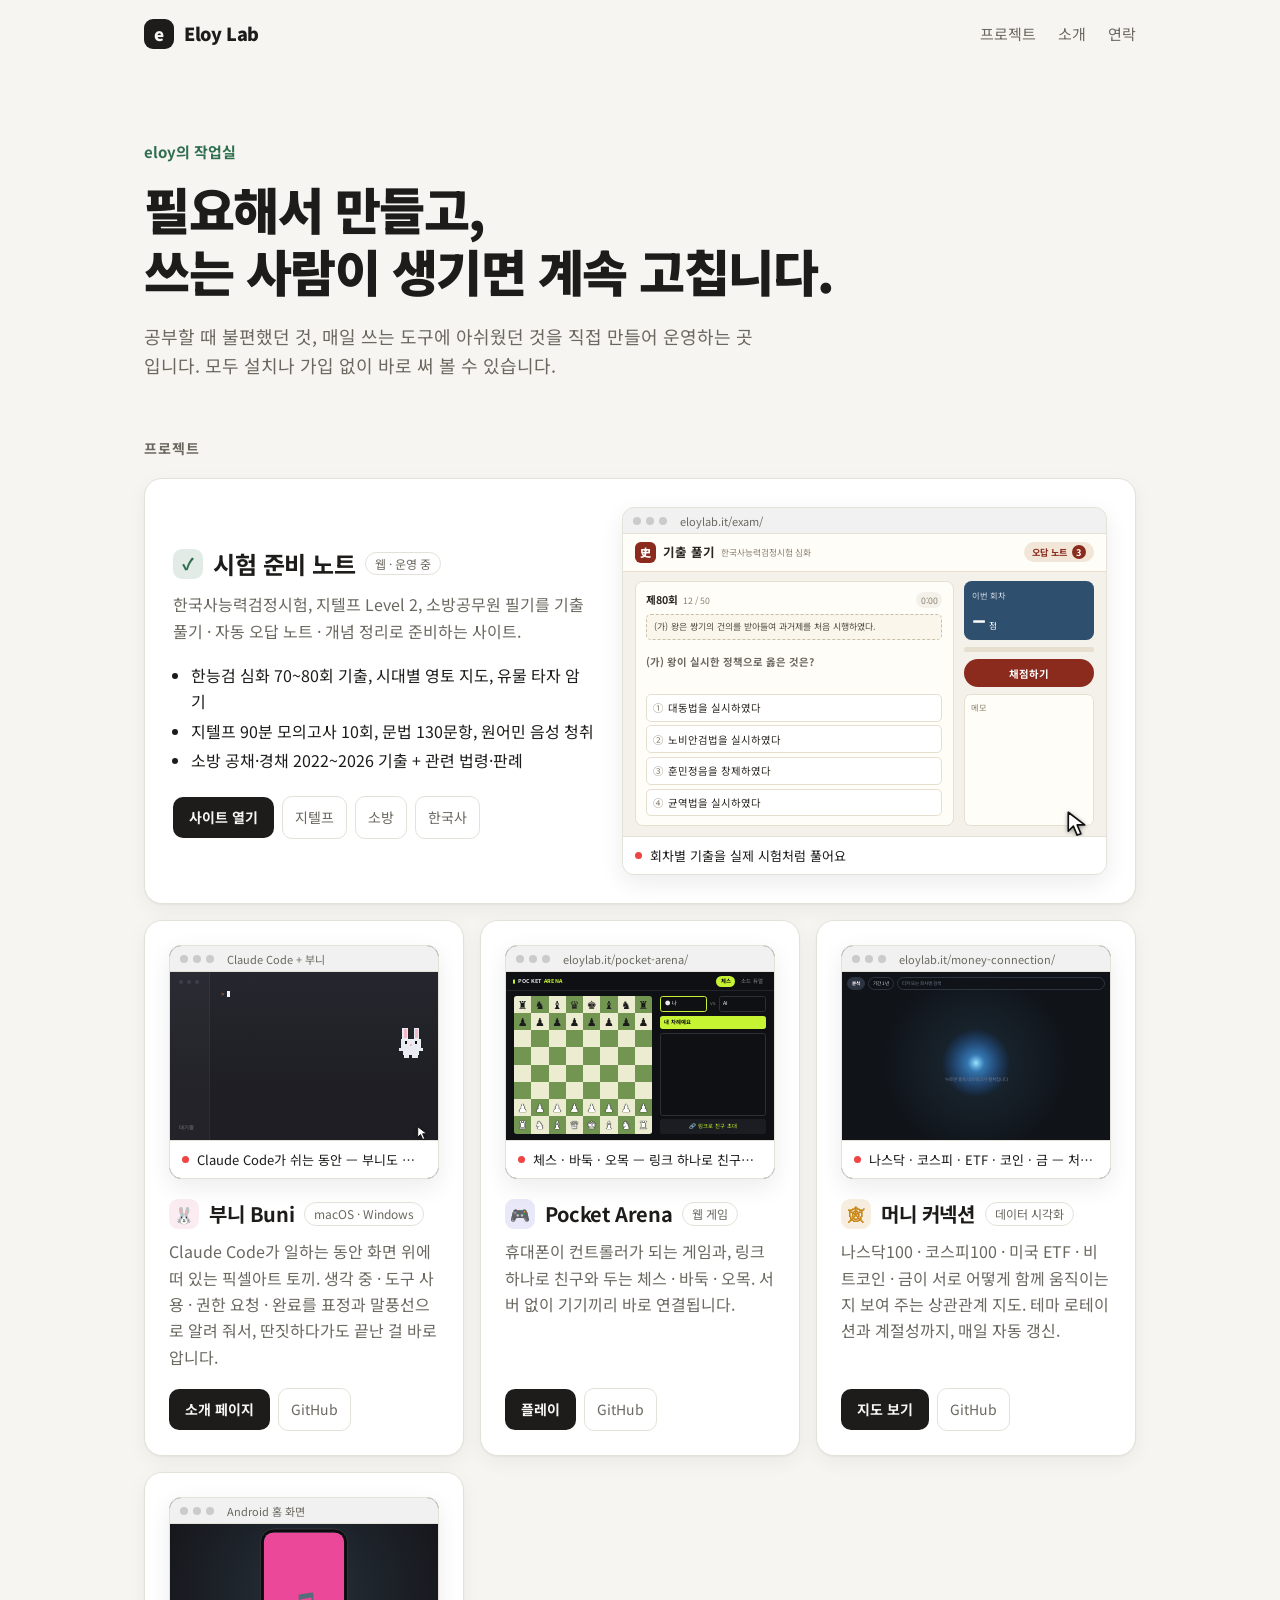
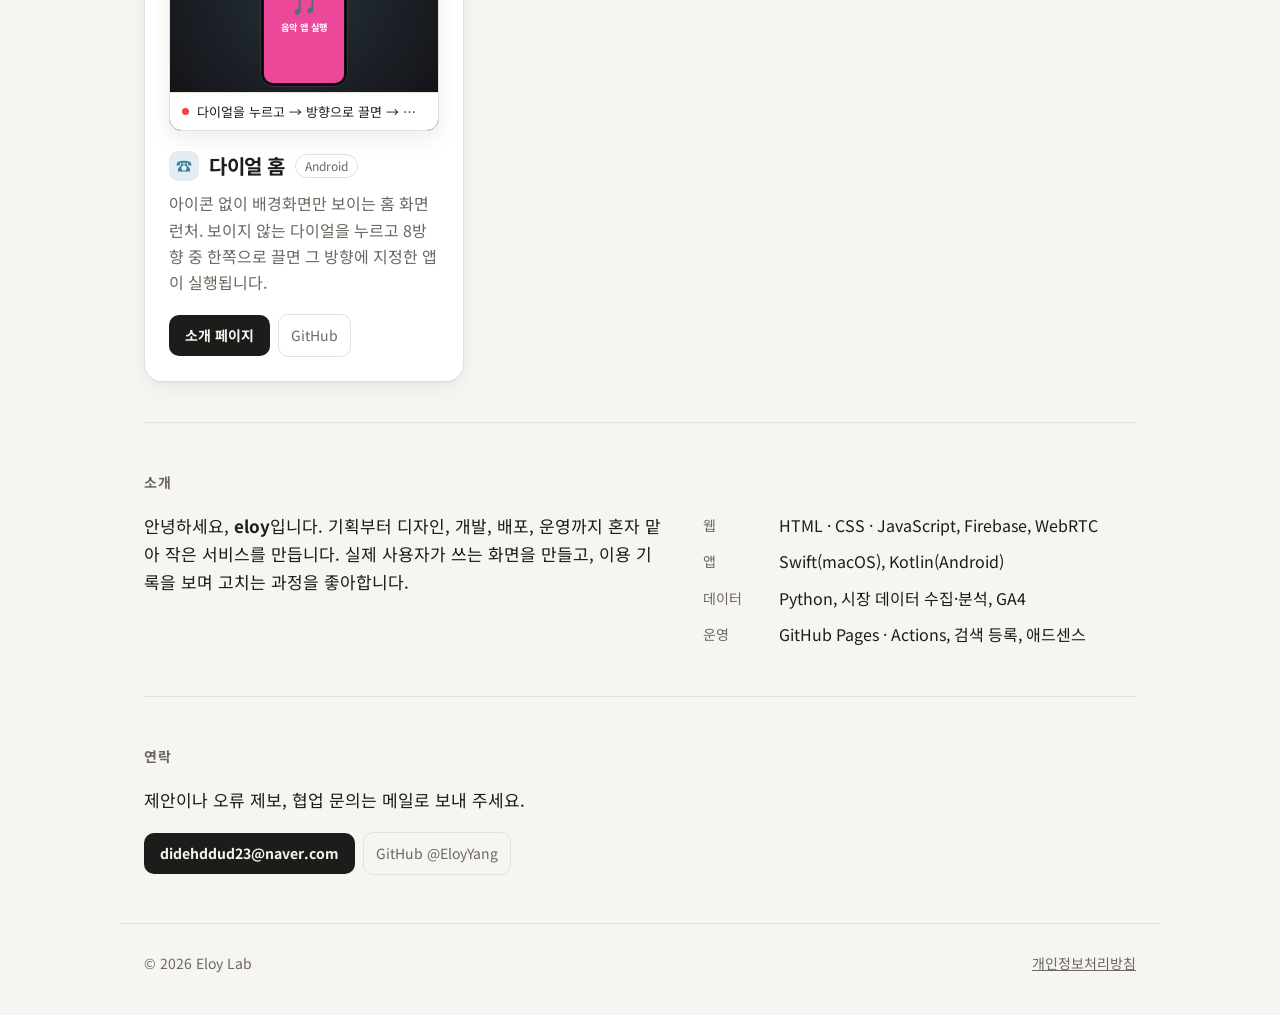
==== commit 804211f8: "다이얼 홈 소개 페이지 추가 (직접 눌러 보는 다이얼 데모, 설치 안내, 개인정보처리방침) Co-Authored-By: Claude Opus 5.5 <noreply@anthropi" ====
--- a/index.html
+++ b/index.html
@@ -141,7 +141,7 @@
         </article>
 
         <article class="card" data-project="dial-home">
-          <a class="card-link" href="https://github.com/EloyYang/dial-home" rel="noopener" aria-label="다이얼 홈 GitHub 열기"></a>
+          <a class="card-link" href="dial-home/" aria-label="다이얼 홈 소개 페이지 열기"></a>
           <div class="pv pv-dark pv-dial" aria-label="다이얼 홈 동작 예시 그림">
             <div class="pv-bar"><i></i><i></i><i></i><span>Android 홈 화면</span></div>
             <div class="pv-screen">
@@ -180,7 +180,8 @@
           </div>
           <p>아이콘 없이 배경화면만 보이는 홈 화면 런처. 보이지 않는 다이얼을 누르고 8방향 중 한쪽으로 끌면 그 방향에 지정한 앱이 실행됩니다.</p>
           <div class="links">
-            <a class="btn" href="https://github.com/EloyYang/dial-home" rel="noopener">GitHub</a>
+            <a class="btn" href="dial-home/">소개 페이지</a>
+            <a class="sub" href="https://github.com/EloyYang/dial-home" rel="noopener">GitHub</a>
           </div>
         </article>
       </div>
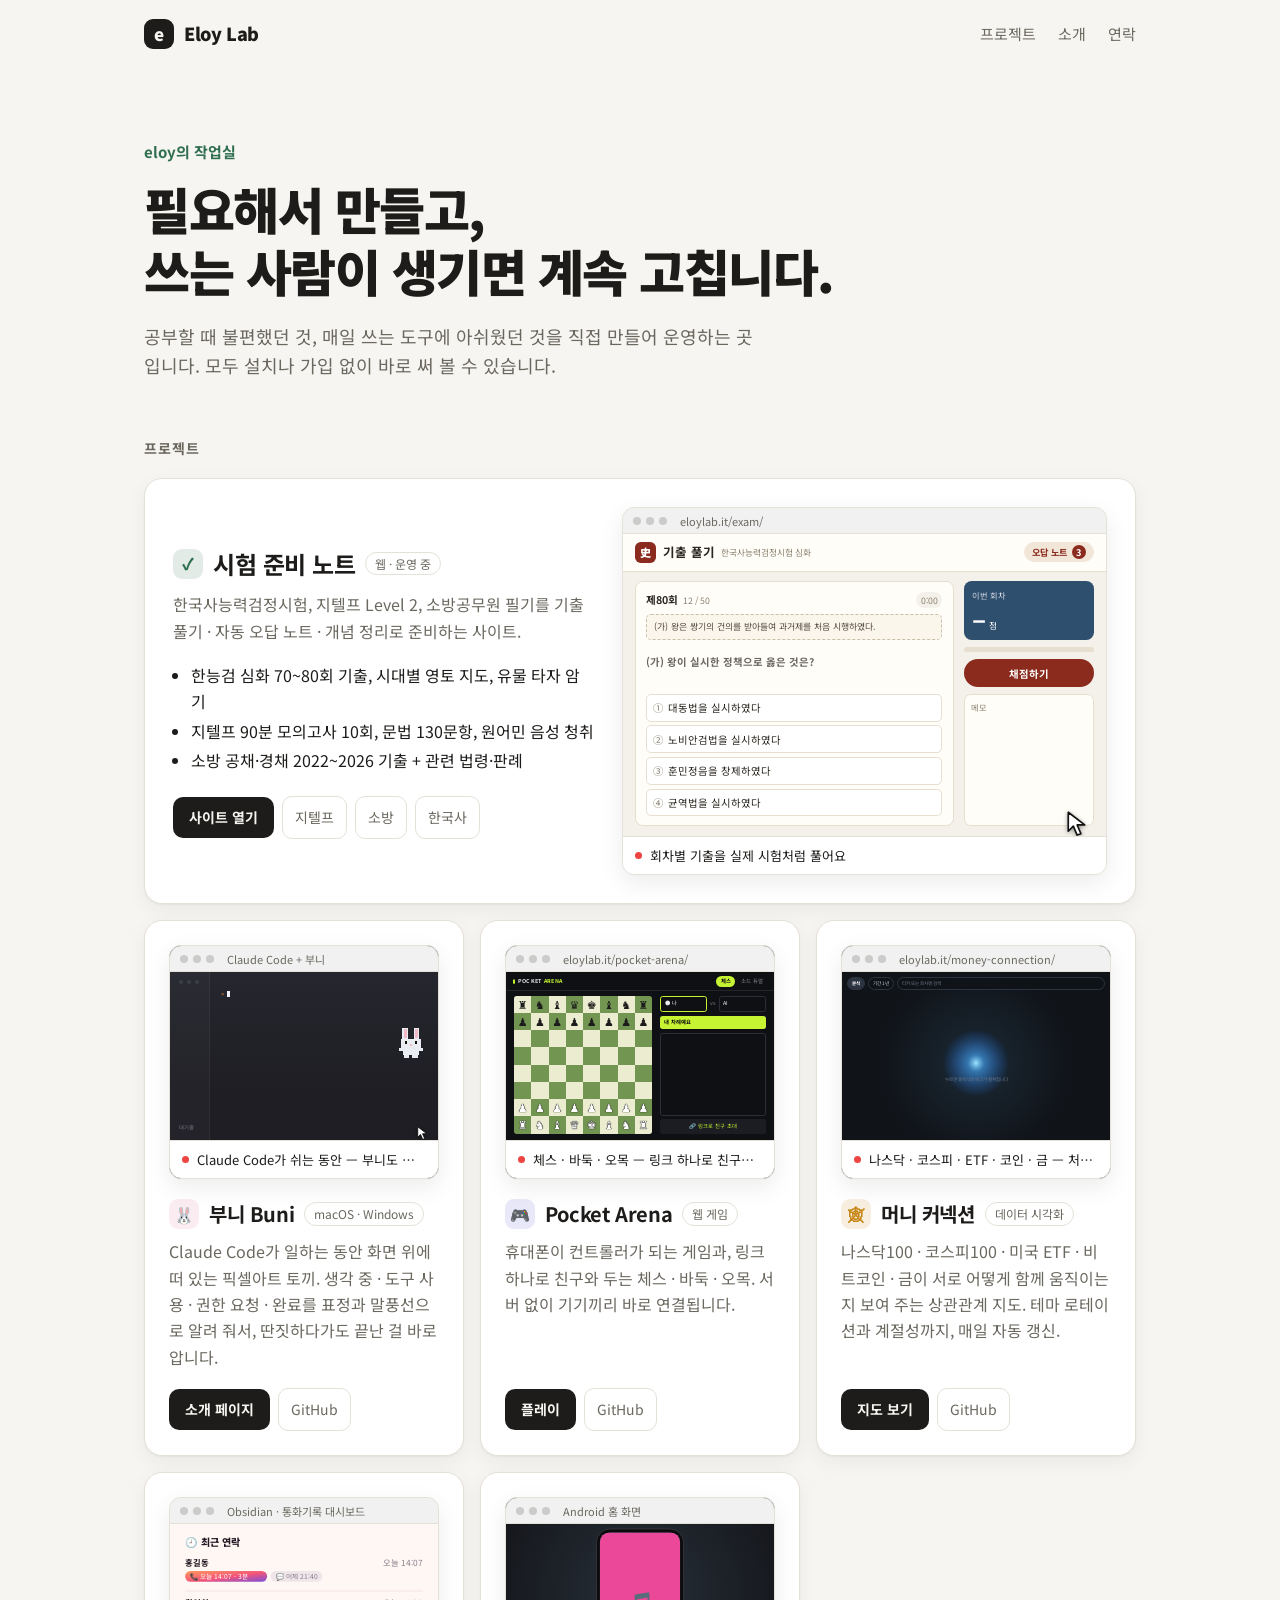
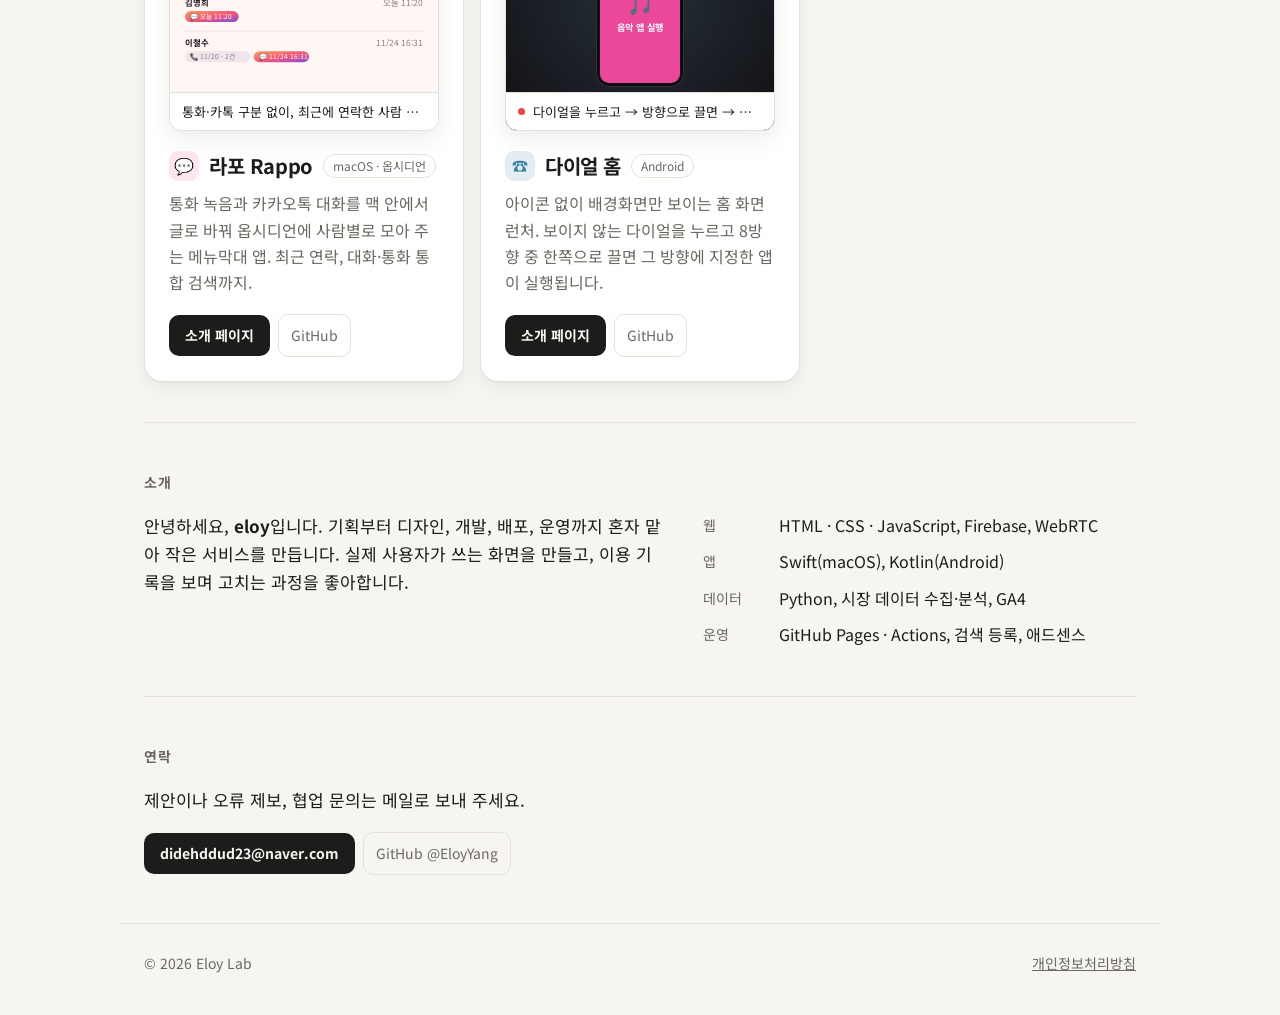
==== commit f4f72af1: "라포(Rappo) 소개 페이지와 프로젝트 카드 추가 Co-Authored-By: Claude Opus 5.5 <noreply@anthropic.com>" ====
--- a/index.html
+++ b/index.html
@@ -4,7 +4,7 @@
   <meta charset="utf-8">
   <meta name="viewport" content="width=device-width, initial-scale=1">
   <title>Eloy Lab — 직접 만들어 운영하는 서비스 모음</title>
-  <meta name="description" content="eloy가 만들고 운영하는 서비스 모음. 시험 준비 노트, Claude Code 마스코트 앱 부니, 폰으로 노는 게임 광장 Pocket Arena, 자산 상관관계 지도 머니 커넥션.">
+  <meta name="description" content="eloy가 만들고 운영하는 서비스 모음. 시험 준비 노트, Claude Code 마스코트 앱 부니, 폰으로 노는 게임 광장 Pocket Arena, 자산 상관관계 지도 머니 커넥션, 통화·카톡 정리 앱 라포.">
   <link rel="canonical" href="https://eloylab.it/">
   <meta property="og:type" content="website">
   <meta property="og:site_name" content="Eloy Lab">
@@ -21,7 +21,7 @@
   <link rel="preconnect" href="https://fonts.googleapis.com">
   <link rel="preconnect" href="https://fonts.gstatic.com" crossorigin>
   <link href="https://fonts.googleapis.com/css2?family=Noto+Sans+KR:wght@400;500;700;900&display=swap" rel="stylesheet">
-  <link rel="stylesheet" href="style.css?v=4">
+  <link rel="stylesheet" href="style.css?v=5">
   <script>
     // 예전 시험 사이트 주소(eloylab.it/#goryeo1 처럼 시대 id)는 한국사 지도 노트로 보낸다
     if (/^#[a-z][a-z0-9]+$/.test(location.hash) && !/^#(projects|about|contact)$/.test(location.hash))
@@ -137,6 +137,43 @@
           <div class="links">
             <a class="btn" href="money-connection/">지도 보기</a>
             <a class="sub" href="https://github.com/EloyYang/money-connection" rel="noopener">GitHub</a>
+          </div>
+        </article>
+
+        <article class="card" data-project="rappo">
+          <a class="card-link" href="rappo/" aria-label="Rappo 소개 페이지 열기"></a>
+          <div class="pv pv-rappo" aria-label="Rappo 최근 연락 화면 예시 그림">
+            <div class="pv-bar"><i></i><i></i><i></i><span>Obsidian · 통화기록 대시보드</span></div>
+            <div class="pv-screen">
+              <svg viewBox="0 0 320 200" role="img" aria-label="카톡과 통화를 합쳐 최근에 연락한 사람 순서로 보여 주는 목록">
+                <defs><linearGradient id="rg" x1="0" y1="0" x2="1" y2="1"><stop offset="0" stop-color="#ff9a5c"/><stop offset=".55" stop-color="#f2557a"/><stop offset="1" stop-color="#7b4fd8"/></linearGradient></defs>
+                <rect width="320" height="200" fill="#fff7f4"/>
+                <text x="18" y="26" font-size="12" font-weight="800" fill="#221a22">🕘 최근 연락</text>
+                <g font-size="10" fill="#221a22">
+                  <g class="r-row" style="--d:0s"><text x="18" y="50" font-weight="700">홍길동</text><text x="302" y="50" text-anchor="end" fill="#8a7e8c">오늘 14:07</text>
+                    <rect x="18" y="56" width="98" height="13" rx="6.5" fill="url(#rg)"/><text x="24" y="65.5" font-size="8" fill="#fff">📞 오늘 14:07 · 3분</text>
+                    <rect x="120" y="56" width="62" height="13" rx="6.5" fill="#efe6ea"/><text x="126" y="65.5" font-size="8" fill="#8a7e8c">💬 어제 21:40</text></g>
+                  <line x1="18" x2="302" y1="80" y2="80" stroke="#f0dfe0"/>
+                  <g class="r-row" style="--d:.15s"><text x="18" y="98" font-weight="700">김영희</text><text x="302" y="98" text-anchor="end" fill="#8a7e8c">오늘 11:20</text>
+                    <rect x="18" y="104" width="64" height="13" rx="6.5" fill="url(#rg)"/><text x="24" y="113.5" font-size="8" fill="#fff">💬 오늘 11:20</text></g>
+                  <line x1="18" x2="302" y1="128" y2="128" stroke="#f0dfe0"/>
+                  <g class="r-row" style="--d:.3s"><text x="18" y="146" font-weight="700">이철수</text><text x="302" y="146" text-anchor="end" fill="#8a7e8c">11/24 16:31</text>
+                    <rect x="18" y="152" width="78" height="13" rx="6.5" fill="#efe6ea"/><text x="24" y="161.5" font-size="8" fill="#8a7e8c">📞 11/20 · 2건</text>
+                    <rect x="100" y="152" width="66" height="13" rx="6.5" fill="url(#rg)"/><text x="106" y="161.5" font-size="8" fill="#fff">💬 11/24 16:31</text></g>
+                </g>
+              </svg>
+            </div>
+            <div class="pv-foot"><span class="pv-cap">통화·카톡 구분 없이, 최근에 연락한 사람 순서로</span></div>
+          </div>
+          <div class="card-head">
+            <span class="card-icon" style="--c:#f2557a">💬</span>
+            <h3>라포 Rappo</h3>
+            <span class="tag">macOS · 옵시디언</span>
+          </div>
+          <p>통화 녹음과 카카오톡 대화를 맥 안에서 글로 바꿔 옵시디언에 사람별로 모아 주는 메뉴막대 앱. 최근 연락, 대화·통화 통합 검색까지.</p>
+          <div class="links">
+            <a class="btn" href="rappo/">소개 페이지</a>
+            <a class="sub" href="https://github.com/EloyYang/rappo" rel="noopener">GitHub</a>
           </div>
         </article>
 
--- a/style.css
+++ b/style.css
@@ -280,3 +280,9 @@
 .mn-hint { position: absolute; left: 50%; top: 62%; transform: translateX(-50%); color: #6b7686; transition: opacity .4s; white-space: nowrap; } .mn-hint.hide { opacity: 0; }
 .mn-tip { position: absolute; transform: translate(-50%, -260%); background: #fff; color: #111; font-weight: 700; padding: .6cqw 1.4cqw; border-radius: 99px; white-space: nowrap; opacity: 0; transition: opacity .3s, left .6s, top .6s; pointer-events: none; }
 .mn-tip.show { opacity: 1; }
+
+/* Rappo 카드 미리보기 */
+.pv-rappo svg { display: block; width: 100%; height: 100%; }
+.pv-rappo .r-row { animation: rIn 4.5s ease-in-out infinite; animation-delay: var(--d); }
+@keyframes rIn { 0%, 8% { opacity: 0; transform: translateY(6px); } 18%, 88% { opacity: 1; transform: none; } 100% { opacity: 0; } }
+@media (prefers-reduced-motion: reduce) { .pv-rappo .r-row { animation: none; } }
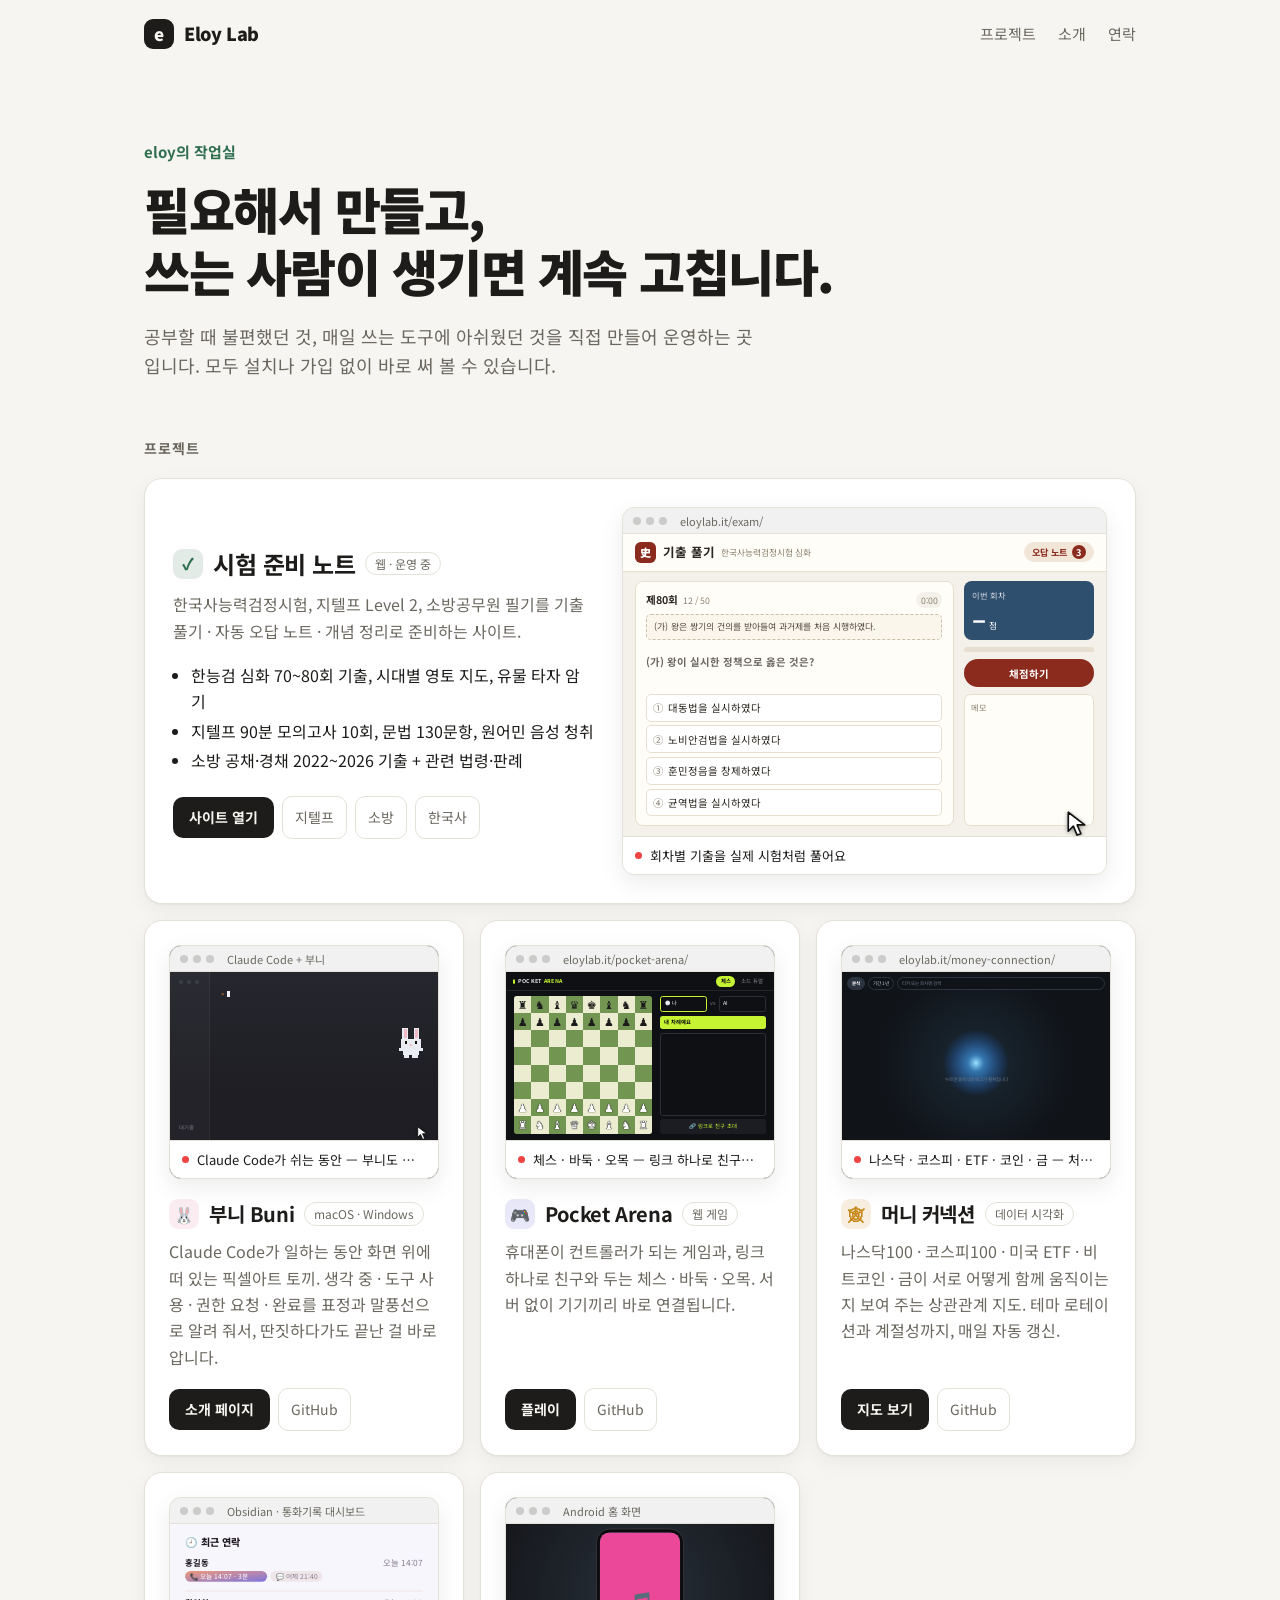
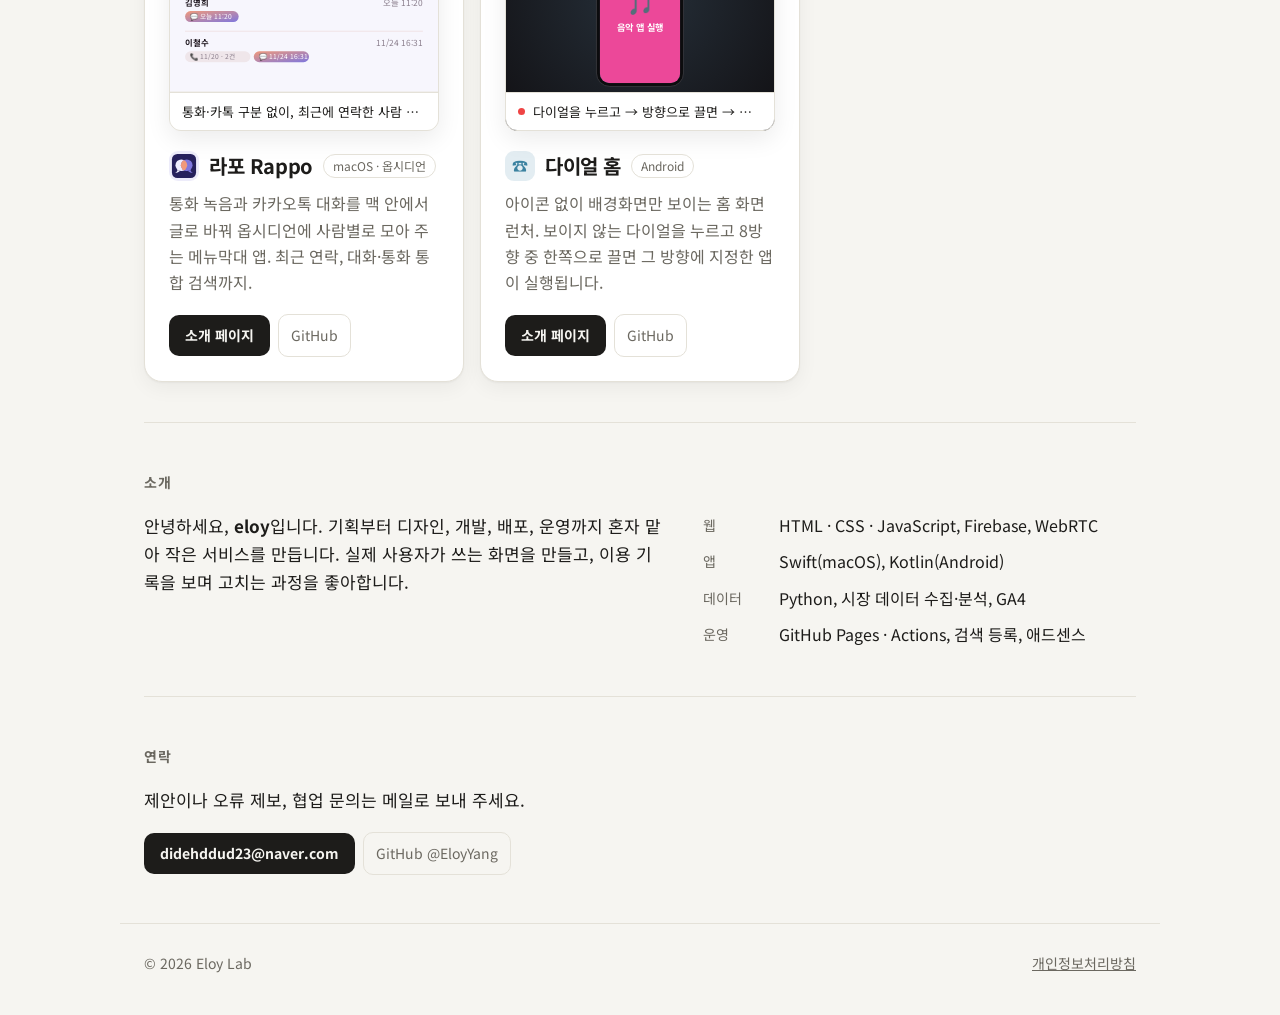
==== commit 76c6334c: "라포 아이콘·색 교체 (교집합 말풍선) Co-Authored-By: Claude Opus 5.5 <noreply@anthropic.com>" ====
--- a/index.html
+++ b/index.html
@@ -146,8 +146,8 @@
             <div class="pv-bar"><i></i><i></i><i></i><span>Obsidian · 통화기록 대시보드</span></div>
             <div class="pv-screen">
               <svg viewBox="0 0 320 200" role="img" aria-label="카톡과 통화를 합쳐 최근에 연락한 사람 순서로 보여 주는 목록">
-                <defs><linearGradient id="rg" x1="0" y1="0" x2="1" y2="1"><stop offset="0" stop-color="#ff9a5c"/><stop offset=".55" stop-color="#f2557a"/><stop offset="1" stop-color="#7b4fd8"/></linearGradient></defs>
-                <rect width="320" height="200" fill="#fff7f4"/>
+                <defs><linearGradient id="rg" x1="0" y1="0" x2="1" y2="1"><stop offset="0" stop-color="#F0997B"/><stop offset="1" stop-color="#7F77DD"/></linearGradient></defs>
+                <rect width="320" height="200" fill="#f7f6fd"/>
                 <text x="18" y="26" font-size="12" font-weight="800" fill="#221a22">🕘 최근 연락</text>
                 <g font-size="10" fill="#221a22">
                   <g class="r-row" style="--d:0s"><text x="18" y="50" font-weight="700">홍길동</text><text x="302" y="50" text-anchor="end" fill="#8a7e8c">오늘 14:07</text>
@@ -166,7 +166,7 @@
             <div class="pv-foot"><span class="pv-cap">통화·카톡 구분 없이, 최근에 연락한 사람 순서로</span></div>
           </div>
           <div class="card-head">
-            <span class="card-icon" style="--c:#f2557a">💬</span>
+            <span class="card-icon" style="--c:#7F77DD"><img src="rappo/icon.svg" alt="" width="30" height="30" style="border-radius:9px"></span>
             <h3>라포 Rappo</h3>
             <span class="tag">macOS · 옵시디언</span>
           </div>
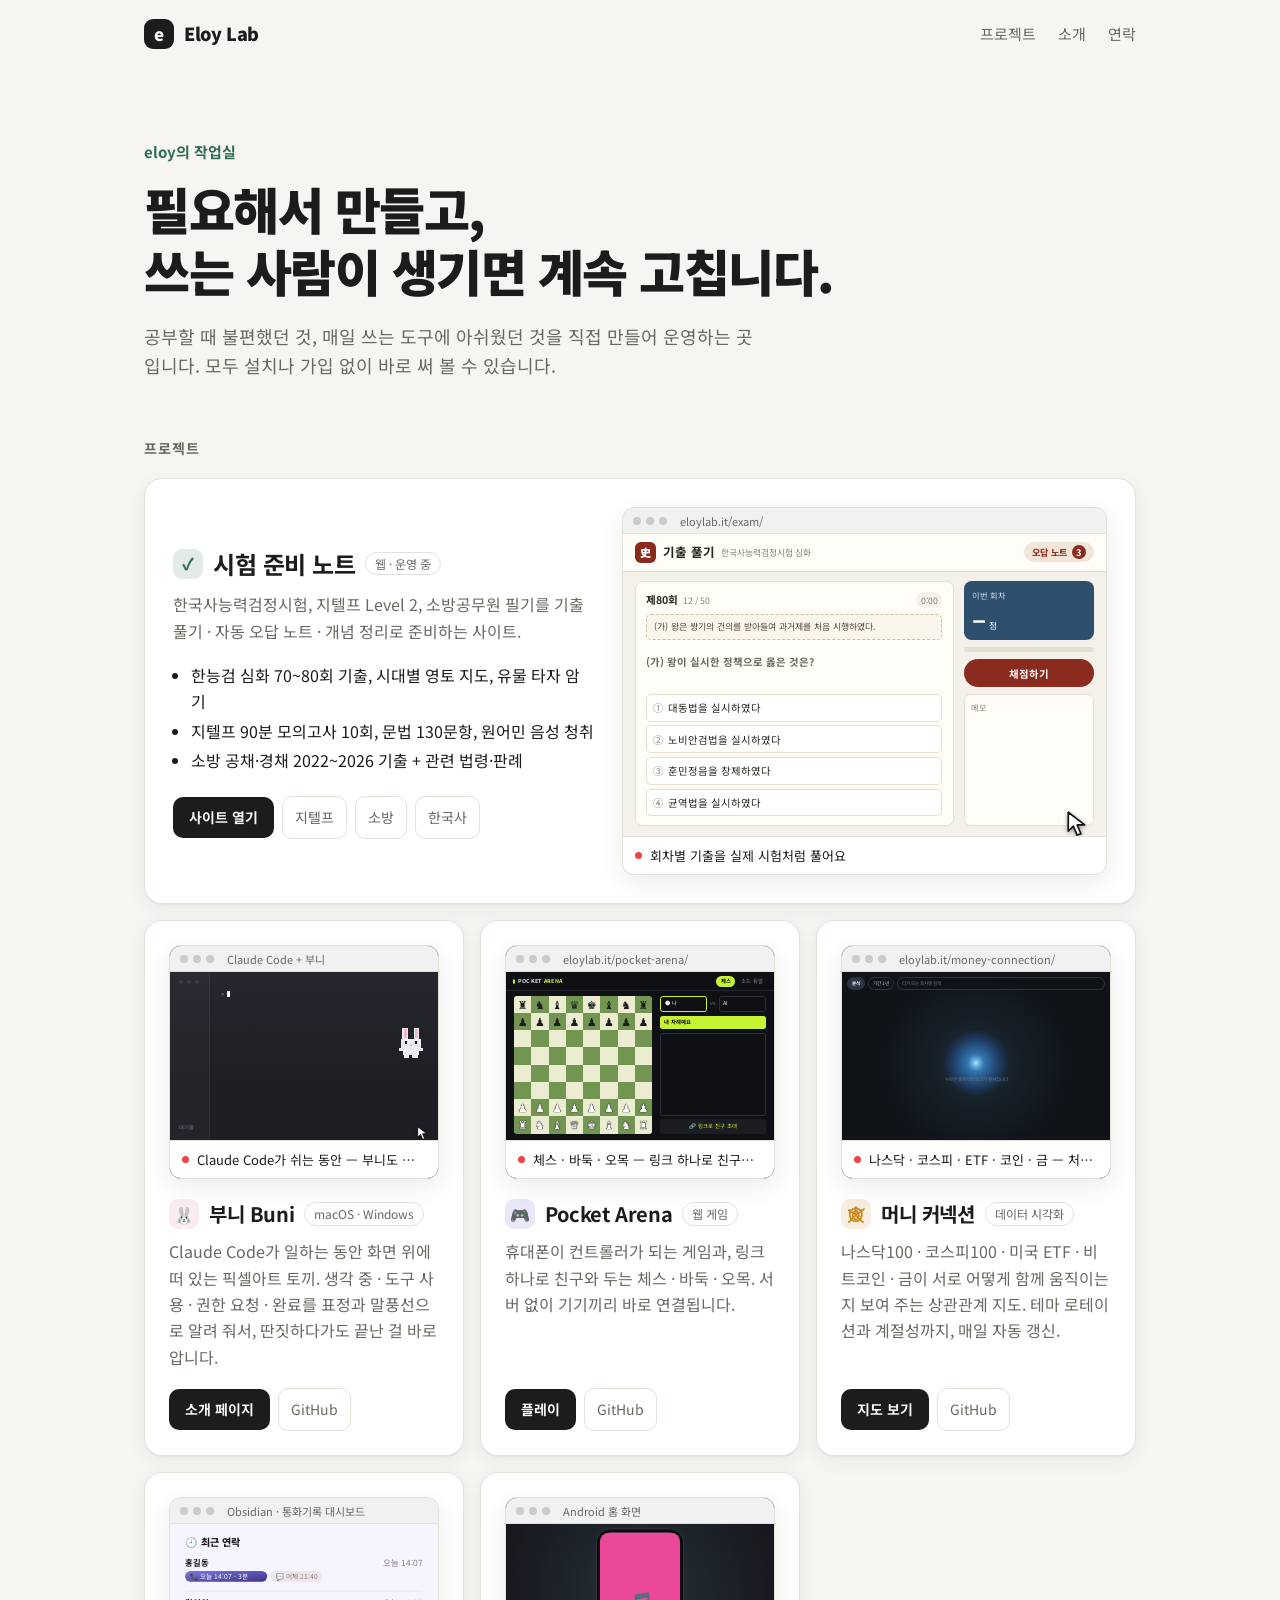
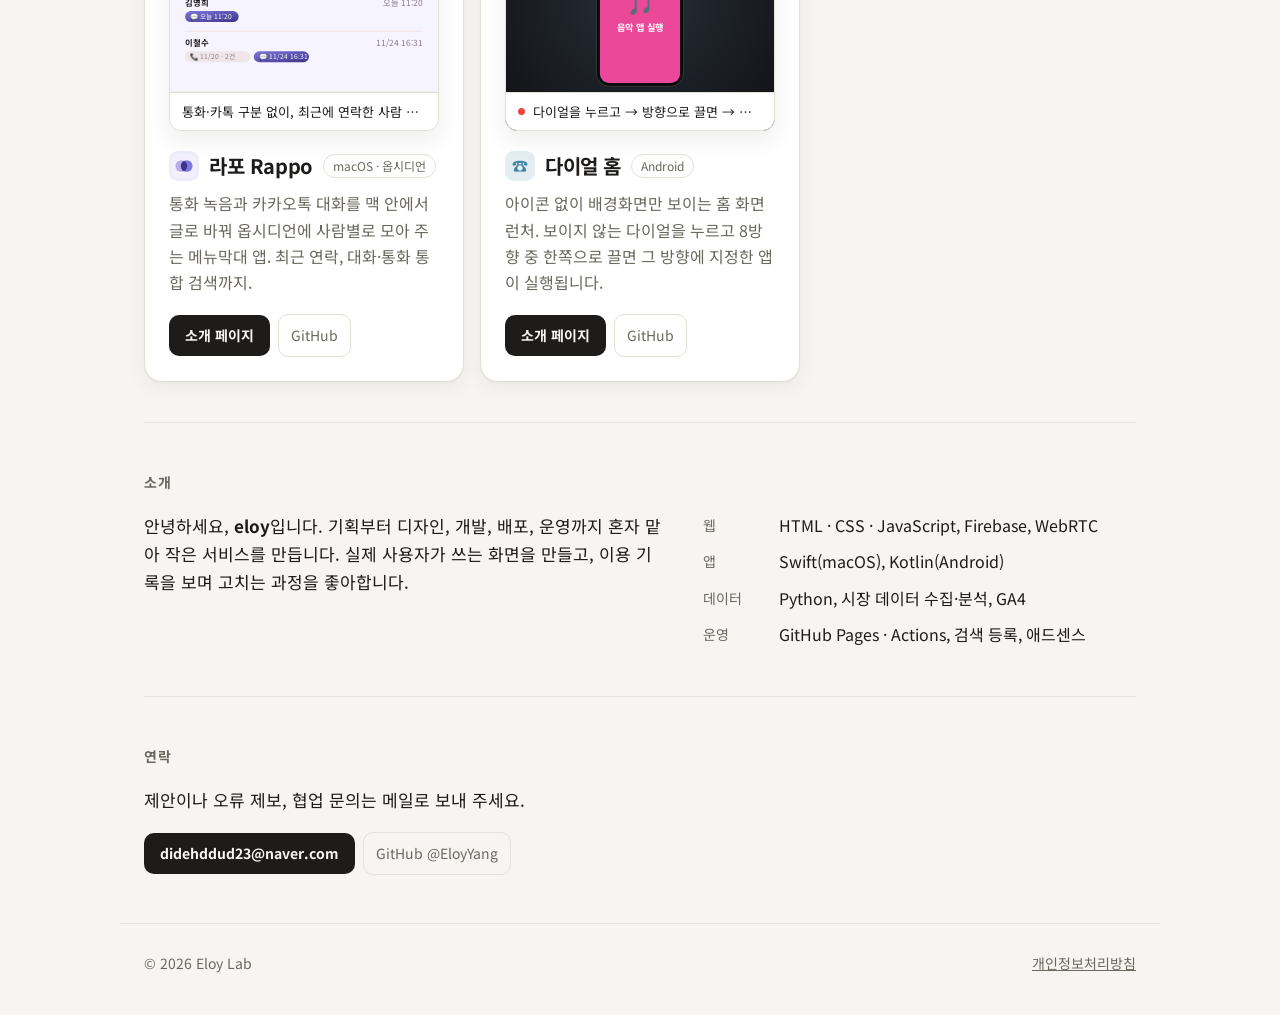
==== commit b36f1f13: "라포 아이콘·페이지 색: 보라 교집합 Co-Authored-By: Claude Opus 5.5 <noreply@anthropic.com>" ====
--- a/index.html
+++ b/index.html
@@ -146,8 +146,8 @@
             <div class="pv-bar"><i></i><i></i><i></i><span>Obsidian · 통화기록 대시보드</span></div>
             <div class="pv-screen">
               <svg viewBox="0 0 320 200" role="img" aria-label="카톡과 통화를 합쳐 최근에 연락한 사람 순서로 보여 주는 목록">
-                <defs><linearGradient id="rg" x1="0" y1="0" x2="1" y2="1"><stop offset="0" stop-color="#F0997B"/><stop offset="1" stop-color="#7F77DD"/></linearGradient></defs>
-                <rect width="320" height="200" fill="#f7f6fd"/>
+                <defs><linearGradient id="rg" x1="0" y1="0" x2="1" y2="1"><stop offset="0" stop-color="#7F77DD"/><stop offset="1" stop-color="#3C3489"/></linearGradient></defs>
+                <rect width="320" height="200" fill="#f6f4fe"/>
                 <text x="18" y="26" font-size="12" font-weight="800" fill="#221a22">🕘 최근 연락</text>
                 <g font-size="10" fill="#221a22">
                   <g class="r-row" style="--d:0s"><text x="18" y="50" font-weight="700">홍길동</text><text x="302" y="50" text-anchor="end" fill="#8a7e8c">오늘 14:07</text>
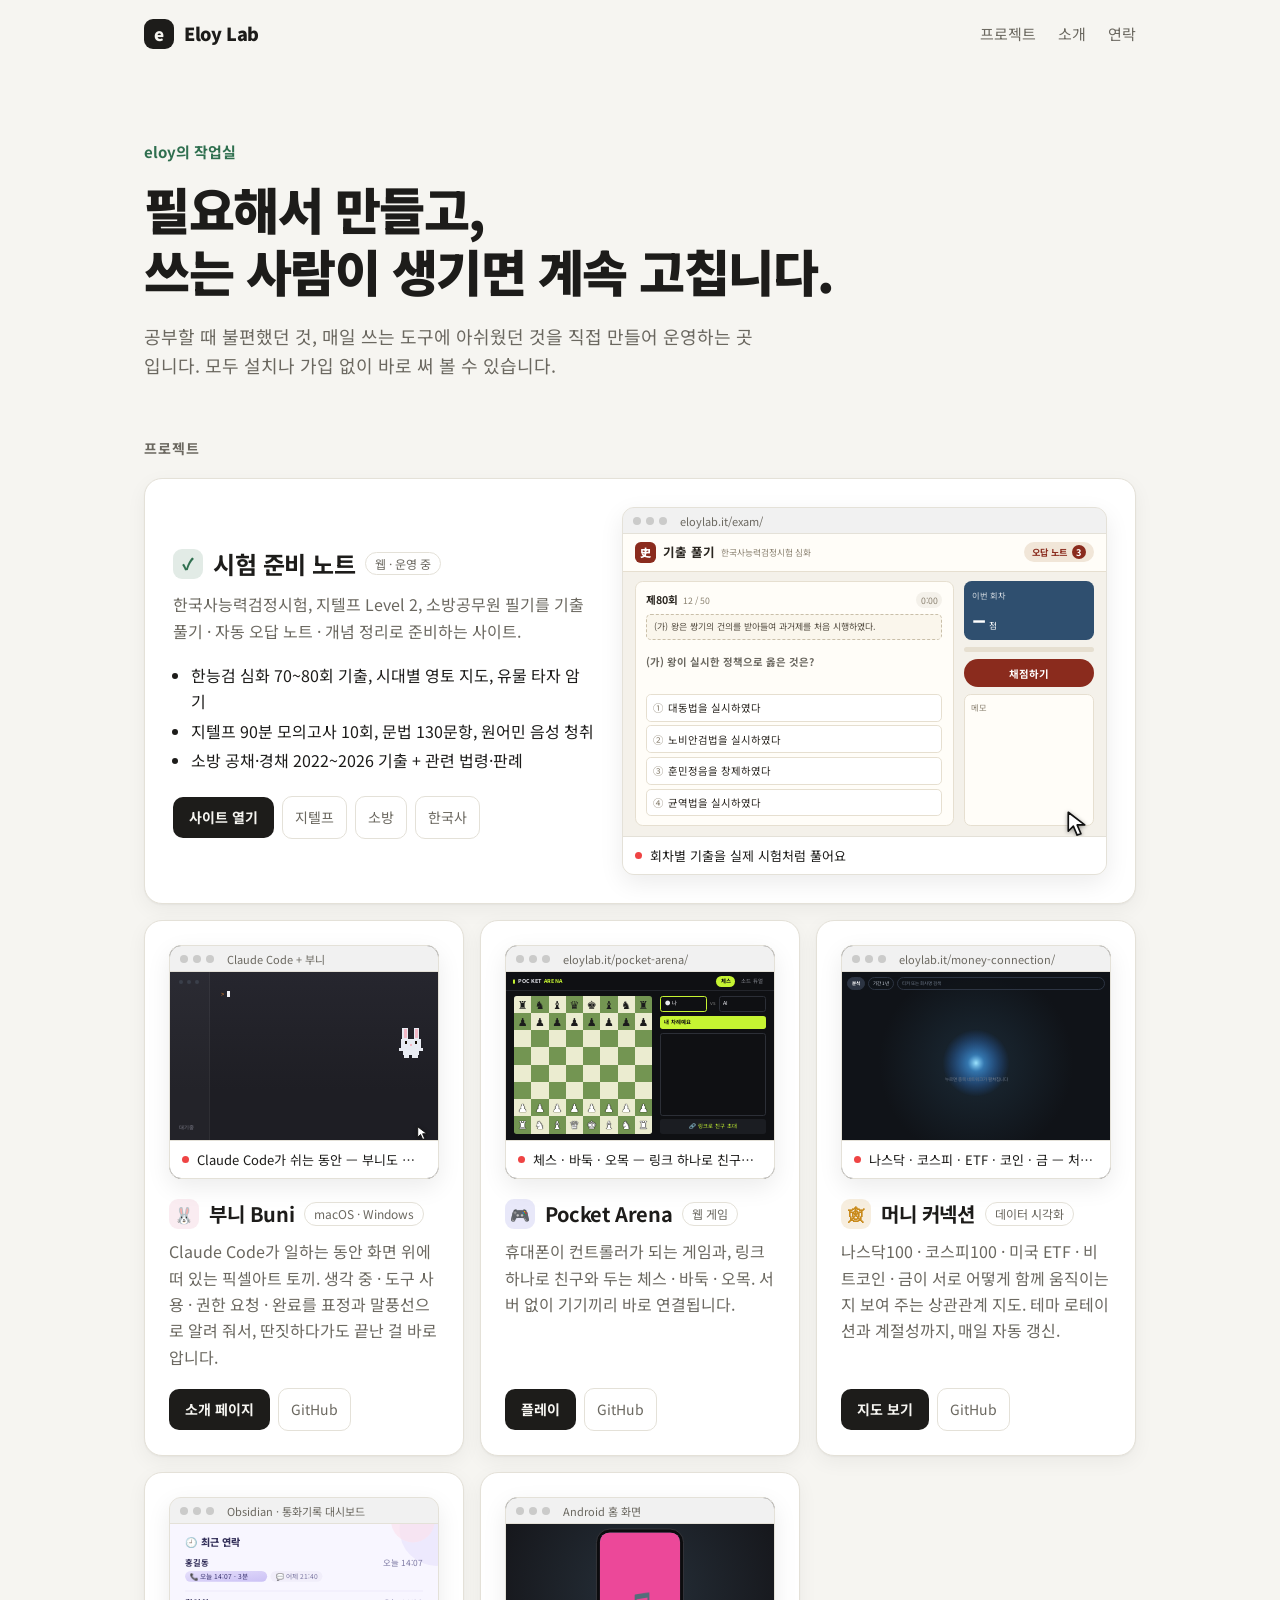
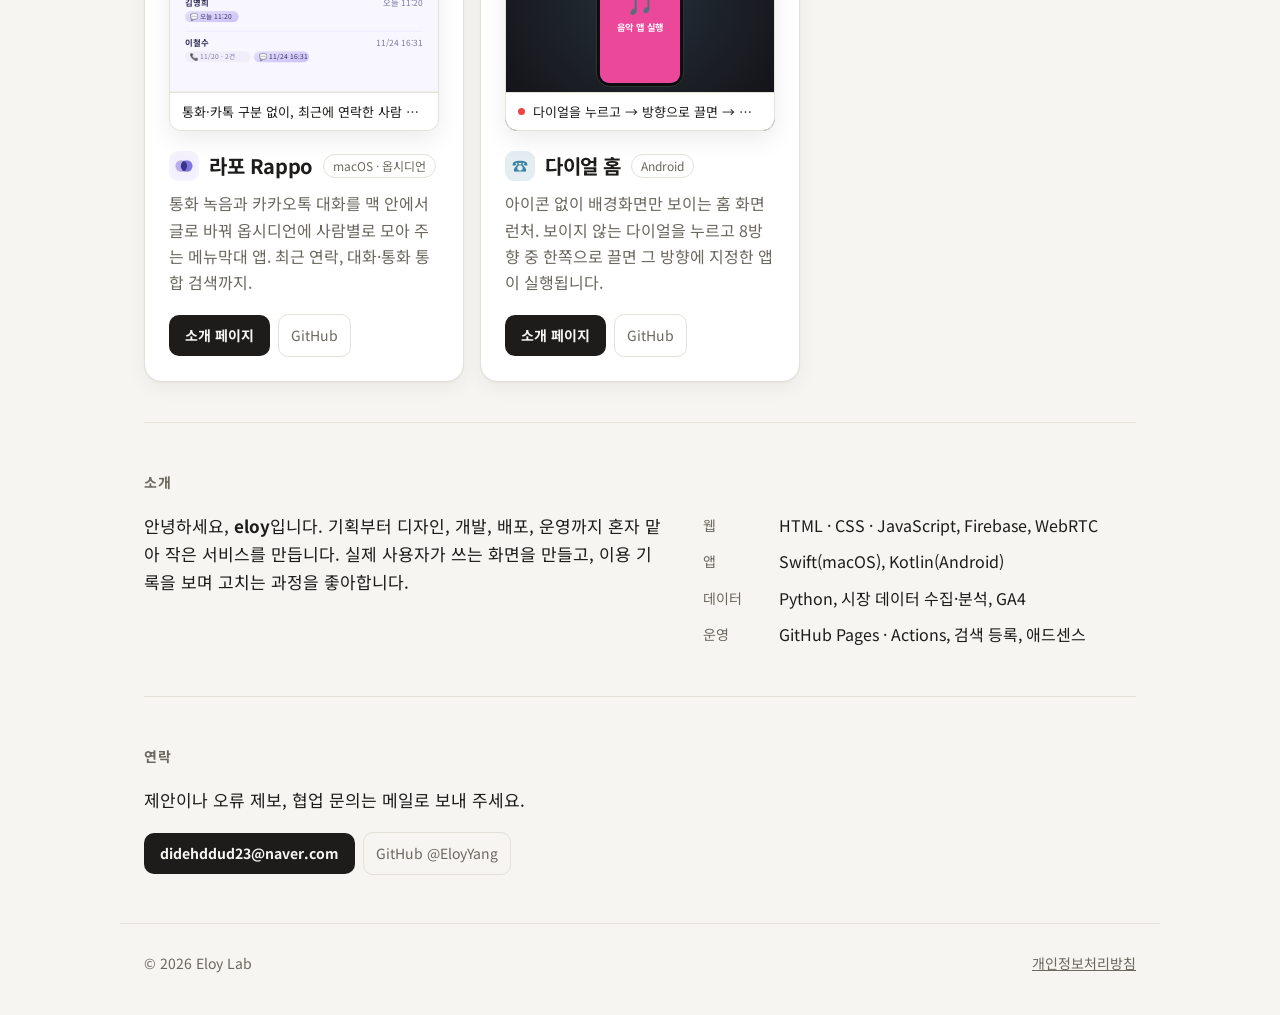
==== commit 8347c923: "라포 홈 카드·공유 이미지 파스텔 톤 Co-Authored-By: Claude Opus 5.5 <noreply@anthropic.com>" ====
--- a/index.html
+++ b/index.html
@@ -146,27 +146,27 @@
             <div class="pv-bar"><i></i><i></i><i></i><span>Obsidian · 통화기록 대시보드</span></div>
             <div class="pv-screen">
               <svg viewBox="0 0 320 200" role="img" aria-label="카톡과 통화를 합쳐 최근에 연락한 사람 순서로 보여 주는 목록">
-                <defs><linearGradient id="rg" x1="0" y1="0" x2="1" y2="1"><stop offset="0" stop-color="#7F77DD"/><stop offset="1" stop-color="#3C3489"/></linearGradient></defs>
-                <rect width="320" height="200" fill="#f6f4fe"/>
-                <text x="18" y="26" font-size="12" font-weight="800" fill="#221a22">🕘 최근 연락</text>
-                <g font-size="10" fill="#221a22">
-                  <g class="r-row" style="--d:0s"><text x="18" y="50" font-weight="700">홍길동</text><text x="302" y="50" text-anchor="end" fill="#8a7e8c">오늘 14:07</text>
-                    <rect x="18" y="56" width="98" height="13" rx="6.5" fill="url(#rg)"/><text x="24" y="65.5" font-size="8" fill="#fff">📞 오늘 14:07 · 3분</text>
-                    <rect x="120" y="56" width="62" height="13" rx="6.5" fill="#efe6ea"/><text x="126" y="65.5" font-size="8" fill="#8a7e8c">💬 어제 21:40</text></g>
-                  <line x1="18" x2="302" y1="80" y2="80" stroke="#f0dfe0"/>
-                  <g class="r-row" style="--d:.15s"><text x="18" y="98" font-weight="700">김영희</text><text x="302" y="98" text-anchor="end" fill="#8a7e8c">오늘 11:20</text>
-                    <rect x="18" y="104" width="64" height="13" rx="6.5" fill="url(#rg)"/><text x="24" y="113.5" font-size="8" fill="#fff">💬 오늘 11:20</text></g>
-                  <line x1="18" x2="302" y1="128" y2="128" stroke="#f0dfe0"/>
-                  <g class="r-row" style="--d:.3s"><text x="18" y="146" font-weight="700">이철수</text><text x="302" y="146" text-anchor="end" fill="#8a7e8c">11/24 16:31</text>
-                    <rect x="18" y="152" width="78" height="13" rx="6.5" fill="#efe6ea"/><text x="24" y="161.5" font-size="8" fill="#8a7e8c">📞 11/20 · 2건</text>
-                    <rect x="100" y="152" width="66" height="13" rx="6.5" fill="url(#rg)"/><text x="106" y="161.5" font-size="8" fill="#fff">💬 11/24 16:31</text></g>
+                <defs><linearGradient id="rg" x1="0" y1="0" x2="1" y2="1"><stop offset="0" stop-color="#e6e0fb"/><stop offset="1" stop-color="#cbc1f5"/></linearGradient></defs>
+                <rect width="320" height="200" fill="#f8f6ff"/><circle cx="318" cy="6" r="44" fill="#ebe6fd" opacity=".8"/><circle cx="290" cy="-4" r="26" fill="#fbe3ee" opacity=".7"/>
+                <text x="18" y="26" font-size="12" font-weight="800" fill="#34305a">🕘 최근 연락</text>
+                <g font-size="10" fill="#34305a">
+                  <g class="r-row" style="--d:0s"><text x="18" y="50" font-weight="700">홍길동</text><text x="302" y="50" text-anchor="end" fill="#7d79a3">오늘 14:07</text>
+                    <rect x="18" y="56" width="98" height="13" rx="6.5" fill="url(#rg)"/><text x="24" y="65.5" font-size="8" fill="#3b3570">📞 오늘 14:07 · 3분</text>
+                    <rect x="120" y="56" width="62" height="13" rx="6.5" fill="#f1eefa"/><text x="126" y="65.5" font-size="8" fill="#7d79a3">💬 어제 21:40</text></g>
+                  <line x1="18" x2="302" y1="80" y2="80" stroke="#ece8fb"/>
+                  <g class="r-row" style="--d:.15s"><text x="18" y="98" font-weight="700">김영희</text><text x="302" y="98" text-anchor="end" fill="#7d79a3">오늘 11:20</text>
+                    <rect x="18" y="104" width="64" height="13" rx="6.5" fill="url(#rg)"/><text x="24" y="113.5" font-size="8" fill="#3b3570">💬 오늘 11:20</text></g>
+                  <line x1="18" x2="302" y1="128" y2="128" stroke="#ece8fb"/>
+                  <g class="r-row" style="--d:.3s"><text x="18" y="146" font-weight="700">이철수</text><text x="302" y="146" text-anchor="end" fill="#7d79a3">11/24 16:31</text>
+                    <rect x="18" y="152" width="78" height="13" rx="6.5" fill="#f1eefa"/><text x="24" y="161.5" font-size="8" fill="#7d79a3">📞 11/20 · 2건</text>
+                    <rect x="100" y="152" width="66" height="13" rx="6.5" fill="url(#rg)"/><text x="106" y="161.5" font-size="8" fill="#3b3570">💬 11/24 16:31</text></g>
                 </g>
               </svg>
             </div>
             <div class="pv-foot"><span class="pv-cap">통화·카톡 구분 없이, 최근에 연락한 사람 순서로</span></div>
           </div>
           <div class="card-head">
-            <span class="card-icon" style="--c:#7F77DD"><img src="rappo/icon.svg" alt="" width="30" height="30" style="border-radius:9px"></span>
+            <span class="card-icon" style="--c:#b8aeef"><img src="rappo/icon.svg" alt="" width="30" height="30" style="border-radius:9px"></span>
             <h3>라포 Rappo</h3>
             <span class="tag">macOS · 옵시디언</span>
           </div>
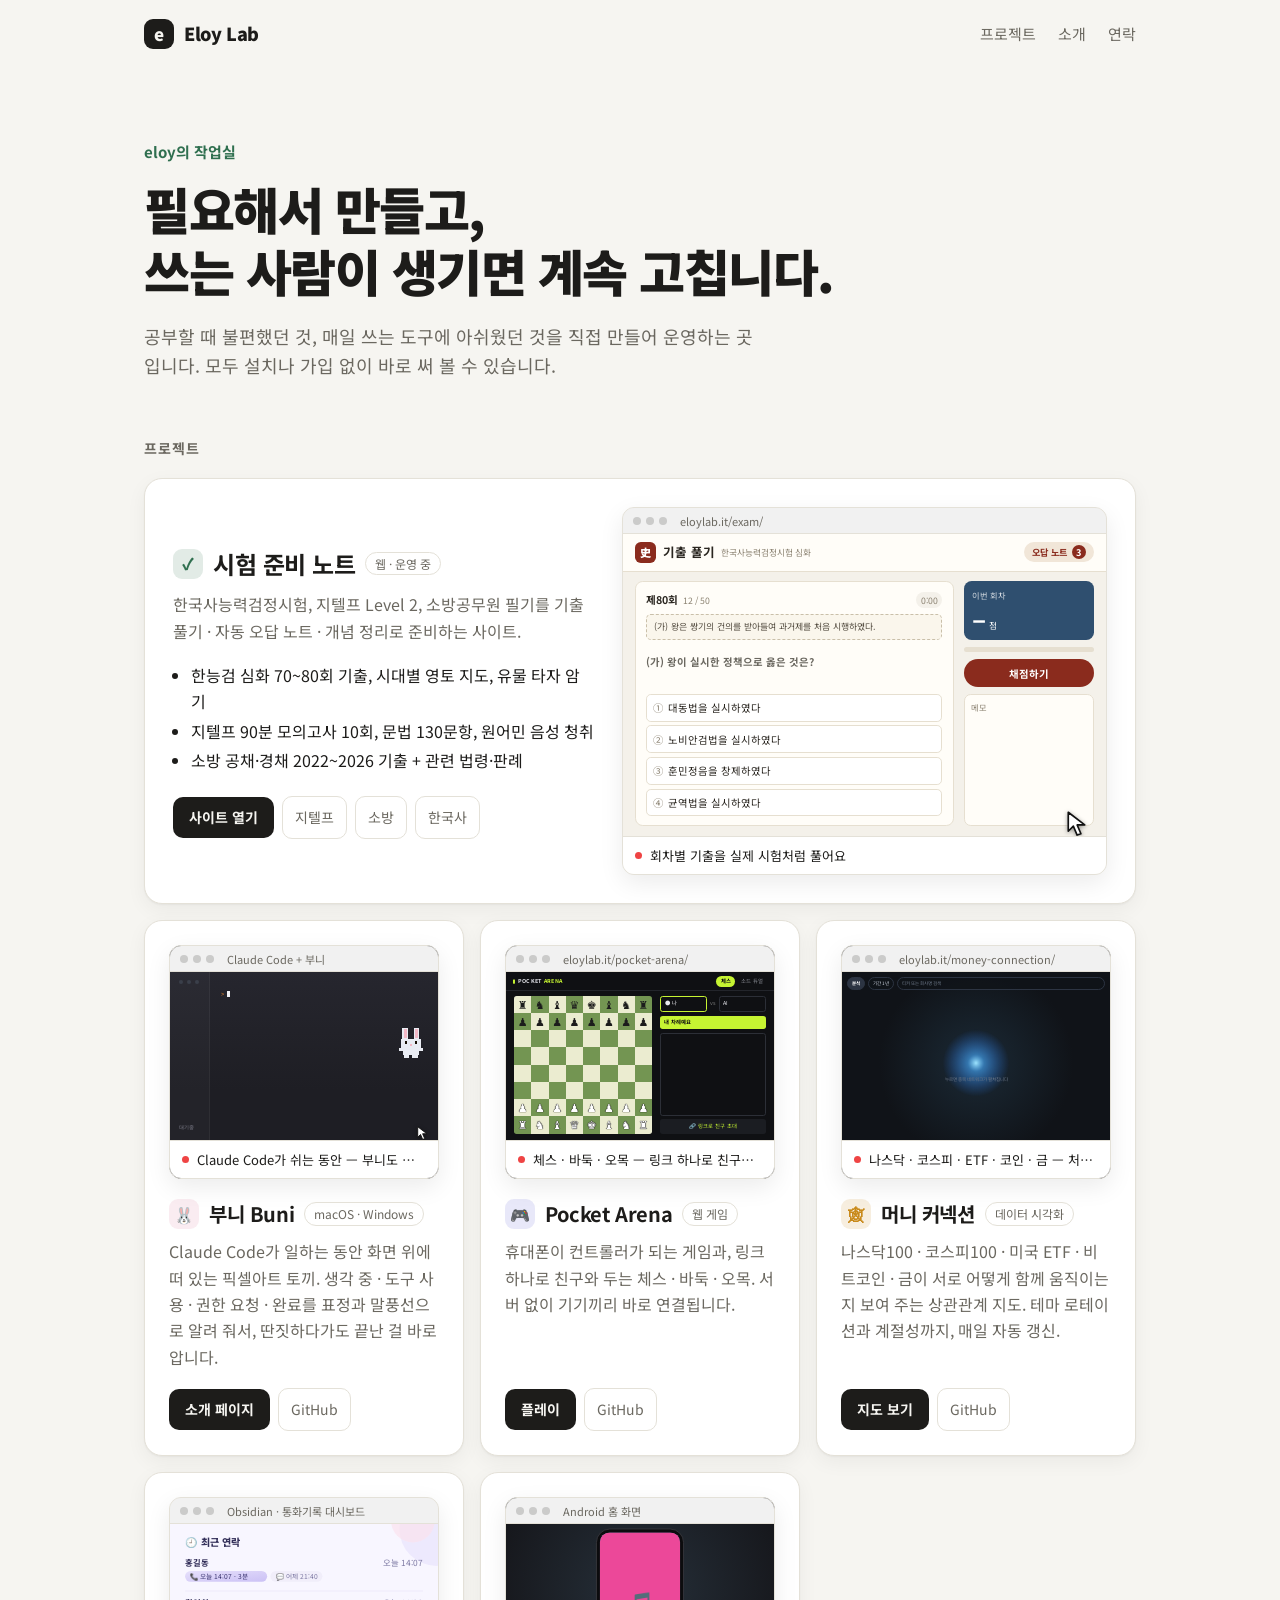
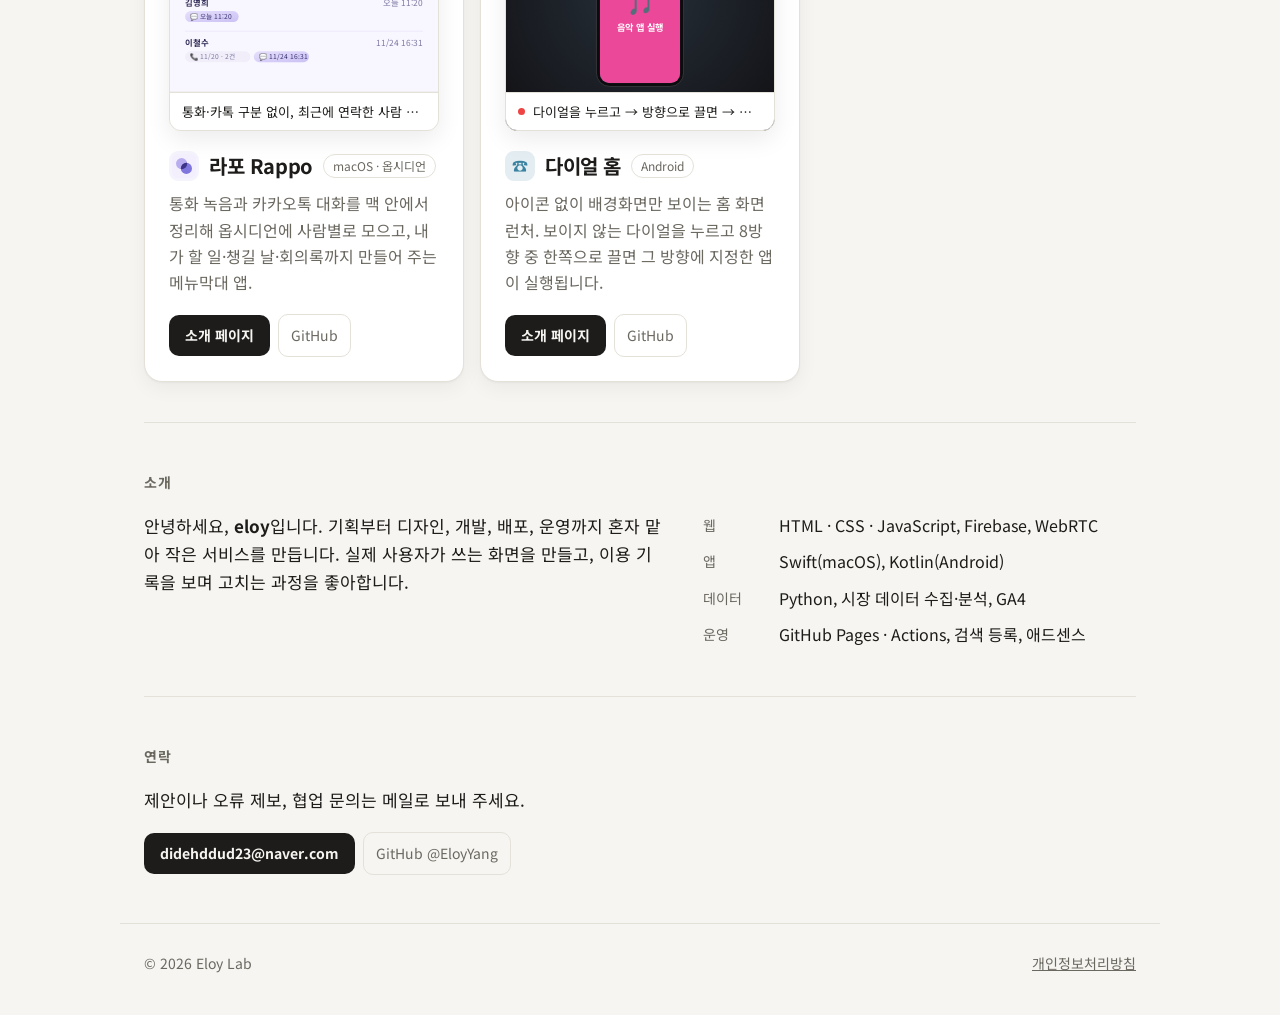
==== commit 16adf81c: "라포 3.0 소개: 할 일·챙길 날·캘린더·회의록·한 화면 대시보드·로컬 AI Co-Authored-By: Claude Opus 5.5 <noreply@anthropic.com>" ====
--- a/index.html
+++ b/index.html
@@ -170,7 +170,7 @@
             <h3>라포 Rappo</h3>
             <span class="tag">macOS · 옵시디언</span>
           </div>
-          <p>통화 녹음과 카카오톡 대화를 맥 안에서 글로 바꿔 옵시디언에 사람별로 모아 주는 메뉴막대 앱. 최근 연락, 대화·통화 통합 검색까지.</p>
+          <p>통화 녹음과 카카오톡 대화를 맥 안에서 정리해 옵시디언에 사람별로 모으고, 내가 할 일·챙길 날·회의록까지 만들어 주는 메뉴막대 앱.</p>
           <div class="links">
             <a class="btn" href="rappo/">소개 페이지</a>
             <a class="sub" href="https://github.com/EloyYang/rappo" rel="noopener">GitHub</a>
